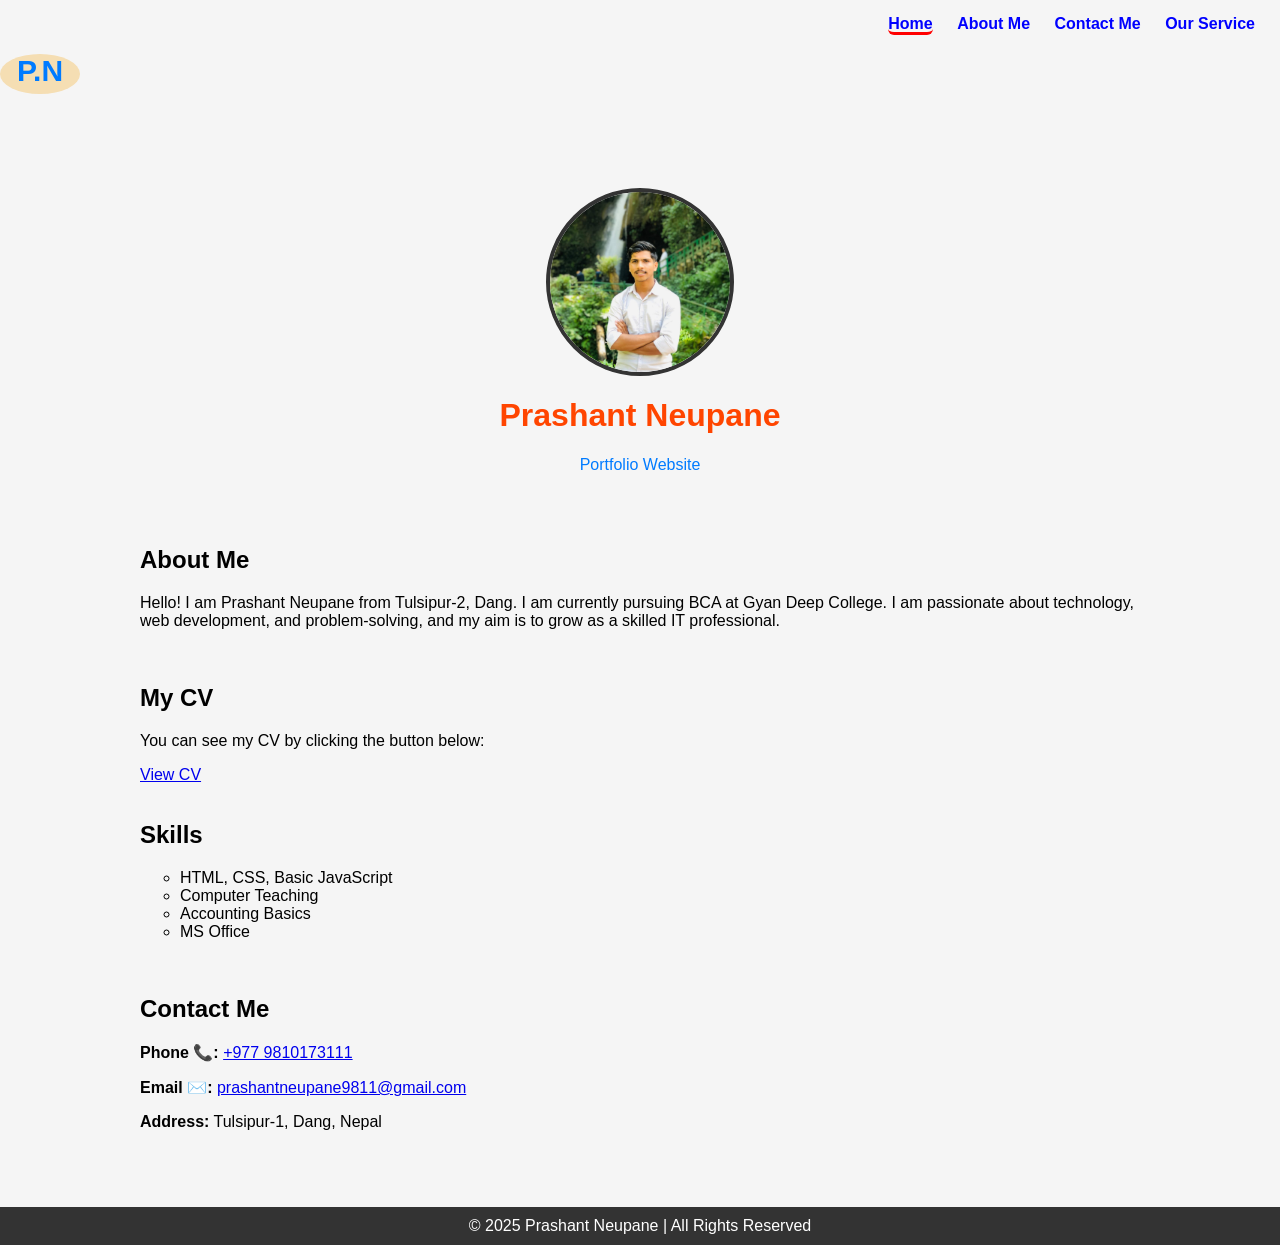
==== index.html @ ddacb440 "first commit" ====
<!DOCTYPE html>
<html lang="en">

<head>
    <meta charset="UTF-8">
    <meta name="viewport" content="width=device-width, initial-scale=1.0">
    <title>Prashant Neupane -Web Designer </title>
    <link rel="icon" type="image" href="photo.jpg">
    <link rel="stylesheet" href="style.css">
</head>
<header>
    <a href="index.html" class="active" target="_blank">Home</a>
    <a href="about.html" target="_blank">About Me</a>
    <a href="contact.html" target="_blank"> Contact Me</a>
    <a href="services.html" target="_blank"> Our Service</a>
</header>
<br>
<br>
<br>
<section class="shortname">
    P.N
</section>
<br>
<br>
<br>

<body>
    <div class="container">
        <!-- PHOTO SECTION -->
        <img src="photo.jpg" alt="Profile Photo" class="profile-img">
        <div class="name-box">
            <h1>Prashant Neupane</h1>
            <p>Portfolio Website</p>
        </div>
        <br>
        <section id="about">
            <br>
            <h2>About Me</h2>
            <div class="AboutMe">
                <p>Hello! I am Prashant Neupane from Tulsipur-2, Dang. I am currently pursuing BCA at Gyan Deep College.
                    I am passionate about technology, web development, and problem-solving, and my aim is to grow as a
                    skilled IT professional.</p>
            </div>
        </section>
        <br>
        <div>
            <h2>My CV</h2>
            <p>You can see my CV by clicking the button below:</p>
            <a href="https://app.sajilocv.com/cv/bbc14405-0ae0-485f-9749-2809756d542a" target="_blank">View CV</a>
        </div>
        <br>
        <h2>Skills</h2>
        <ul style="list-style-type: circle;">
            <li>HTML, CSS, Basic JavaScript</li>
            <li>Computer Teaching</li>
            <li>Accounting Basics</li>
            <li>MS Office</li>
        </ul>
        <br>
        <section id="contact">
            <h2>Contact Me</h2>
            <div class="contact">
                <p><strong>Phone 📞:</strong> <a href="tel:+9779810173111">+977 9810173111</a></p>
                <p><strong>Email ✉️:</strong> <a href="mailto:prashantneupane9811@gmail.com">prashantneupane9811@gmail.com</a></p>
                <p><strong>Address:</strong> Tulsipur-1, Dang, Nepal</p>
            </div>
        </section>
    </div>
    <footer>
        © 2025 Prashant Neupane | All Rights Reserved
    </footer>
</body>

</html>
---- style.css ----
/* For index */
 body {
            font-family: Arial, sans-serif;
            margin: 0;
            padding: 0;
            background: #f5f5f5;
          
        }
        header{
            padding:15px;
            text-align:right;
            position:fixed;
            top:0;
            left:0;
            right:0;
        }
        
       header a:hover{
    color: green;
    font-size: 20px;
}
        header a{
            color:blue;
            margin:0 10px;
            text-decoration:none;
            font-weight:bold;
        }
       

         a.active {
  border-bottom: 3px solid red;
  border-radius: 6px;
}
    
        .container {
 margin: auto;
     max-width: 1000px;
    padding: 40px;
    border-radius: 10px;
   
}
        .name-box {
            text-align: center;
            margin-top: 10px;
        }
        .name-box h1{
            color: orangered;
        }
        .name-box p{
            color: #007BFF;
        }
        .profile-img {
            width: 180px;
            height: 180px;
            border-radius: 50%;
            object-fit: cover;
            display: block;
            margin: auto;
            border: 4px solid #333;
        }
        footer {
            text-align: center;
            margin-top: 20px;
            padding: 10px;
            background: #333;
            color: white
        }
        .shortname{
            color: #007bff;
           font-size: 30px;
           font-weight: bold;
          background-color: wheat;
           width: 80px;
            height: 40px;
            border-radius: 50%;
             text-align: center;
             
        } 

/* For Contact */
        .header h2{
            font-size: 36px;
            font-weight: bold;
            color: #1e40af;
            
        }
        .header p{
            font-size: 16px;
            color: #555;
            max-width: 600px;
            margin: 0 auto;
           
        }
         .header{
            width: 100%;
           text-align: center;
           padding: 30px 10px;
        }
   

/* CONTACT SECTION */
.contact-section {
    display: flex;
    justify-content: center;
    gap: 50px;
    padding: 50px;
    flex-wrap: wrap;
}
.contact-left h2 {
    margin-top: 0;
    margin-bottom: 20px;
}

/* LEFT CARD */
.contact-left {
    background: white;
    padding: 30px;
    border-radius: 15px;
    box-shadow: 0 5px 15px rgba(0, 0, 0, 0.15);
    display: flex;
    flex-direction: column;
    align-items: center;
    min-width: 300px;
}

/* EMAIL BOX */
.email {
    display: inline-flex;
    background: #fff;
    padding: 10px 15px;
    border-radius: 8px;
    box-shadow: 0 2px 6px red;
    gap: 15px;
    text-decoration: none;
    color: black;
    cursor: pointer;
    margin-bottom: 30px;
    width: 100%;
    transition: all 0.3s;
}

.email:hover {
    transform: translateY(-5px);
    box-shadow: 0 5px 10px red;
}

.fa-envelope {
    background-color: #5b6dfc;
    color: white;
    padding: 15px;
    border-radius: 12px;
    font-size: 20px;
}

/* SOCIAL ICONS */
.social {
    margin-top: 10px;
    display: flex;
    justify-content: center;
    align-items: center;
    position: relative;
    width: 100%;
}

.social a:nth-child(1) {
    position: absolute;
    left: 10px;
}

.social a:nth-child(2) {
    margin: auto;
}

.social a:nth-child(3) {
    position: absolute;
    right: 10px;
}

.social a i {
    font-size: 50px;
    transition: all 0.3s;
}

.fa-facebook {
    color:blue;
}

.fa-facebook:hover {
    transform: scale(1.2);
}

.fa-youtube {
    color: red;
    border-radius: 40%;
}

.fa-youtube:hover {
    transform: scale(1.2);
}

.fa-whatsapp {
    color: white;
    background-color: #25D366;
    border-radius: 10px;
}

.fa-whatsapp:hover {
    transform: scale(1.2);
}

/* RIGHT CARD FORM */
.contact-right {
    background: white;
    padding: 30px;
    border-radius: 15px;
    box-shadow: 0 5px 15px rgba(0, 0, 0, 0.15);
    min-width: 300px;
    flex: 1;
}

.contact-right h2 {
    margin-top: 0;
    margin-bottom: 20px;
}

.contact-right form input,
.contact-right form textarea {
    width: 100%;
    padding: 10px;
    margin-bottom: 15px;
    border-radius: 8px;
    border: 1px solid #ccc;
    font-size: 16px;
    box-sizing: border-box;
}

.contact-right form button {
    background-color: #5b6dfc;
    color: white;
    border: none;
    padding: 12px 20px;
    border-radius: 8px;
    font-size: 16px;
    cursor: pointer;
    transition: all 0.3s;
    width: 100%;
}

.contact-right form button:hover {
    background-color: #3d4db7;
}

/* RESPONSIVE FOR MOBILE */
@media (max-width: 768px) {
    .contact-section {
        flex-direction: column;
        align-items: center;
    }

    .social a:nth-child(1),
    .social a:nth-child(2),
    .social a:nth-child(3) {
        position: static;
        margin: 0 15px;
    }

    .social {
        justify-content: space-around;
    }
}

/* For About */

.about-container {

    margin: auto;

    padding: 40px;
    border-radius: 10px;
   
    text-align: center;
}

.about-container h1 {
    margin-bottom: 20px;
    color: #333;
}

.intro {
    margin-bottom: 30px;
    font-size: 16px;
    color: #555;
}

.about-grid {
    display: grid;
    grid-template-columns: repeat(auto-fit, minmax(300px, 3fr));
    gap: 20px;
}

.box {
    background: #fafafa;
    padding: 20px;
    border-radius: 30px;
    text-align: left;
    border-left: 4px solid #007BFF;
}

.box h3 {
    margin-bottom: 20px;
    color: #007BFF;
}

.box ul {
    padding-left: 18px;
}

.box ul li {
    margin-bottom: 6px;

}
/* For Service */

/* Section */
.services-section {
    padding: 80px 20px;
}

/* Header */
.headerservice {
    text-align: center;
    margin-bottom: 60px;
}

.headerservice h1 {
    font-size: 2.8rem;
    font-weight: 700;
    color: #111;
}

.headerservice p {
    font-size: 1.15rem;
    color: #555;
    max-width: 700px;
    margin: 15px auto 0;
}

/* Services */
.services-container {
    display: flex;
    justify-content: center;
    gap: 30px;
    flex-wrap: wrap;
}

/* Card */
.service-card {
    background: #fff;
    width: 320px;
    padding: 30px;
    border-radius: 8px;
    text-align: center;
    box-shadow: 0 4px 12px rgba(0,0,0,0.1);
}

.icon {
    font-size: 50px;
    margin-bottom: 18px;
}

.blue {
    color: #0275d8;
}

.green {
    color: #28a745;
}

.service-card h3 {
    font-size: 1.6rem;
    font-weight: 600;
    color: #333;
}

.service-card p {
    font-size: 1rem;
    color: #666;
    margin: 14px 0 22px;
}

/* Buttons */
.btn {
    display: inline-block;
    padding: 10px 24px;
    color: #fff;
    border-radius: 5px;
    text-decoration: none;
    font-weight: 600;
}

.blue-btn {
    background: #0275d8;
}

.green-btn {
    background: #28a745;
}

/* Why Section */
.why {
    margin: 60px auto 0;
    text-align: center;
    max-width: 900px;
}

.why h2 {
    font-size: 2rem;
    font-weight: 700;
    color: #222;
    margin-bottom: 20px;
}

.why p {
    font-size: 1rem;
    color: #444;
}

/* Features */
.features {
    margin-top: 40px;
    display: flex;
    justify-content: center;
    gap: 40px;
    flex-wrap: wrap;
    text-align: center;
}

.feature span {
    font-size: 36px;
    display: block;
}

.feature p {
    font-size: 1rem;
    color: #555;
    margin-top: 8px;
}

/* Responsive */
@media (max-width: 768px) {
    .service-card {
        width: 100%;
    }

    .header h1 {
        font-size: 2.2rem;
    }
}
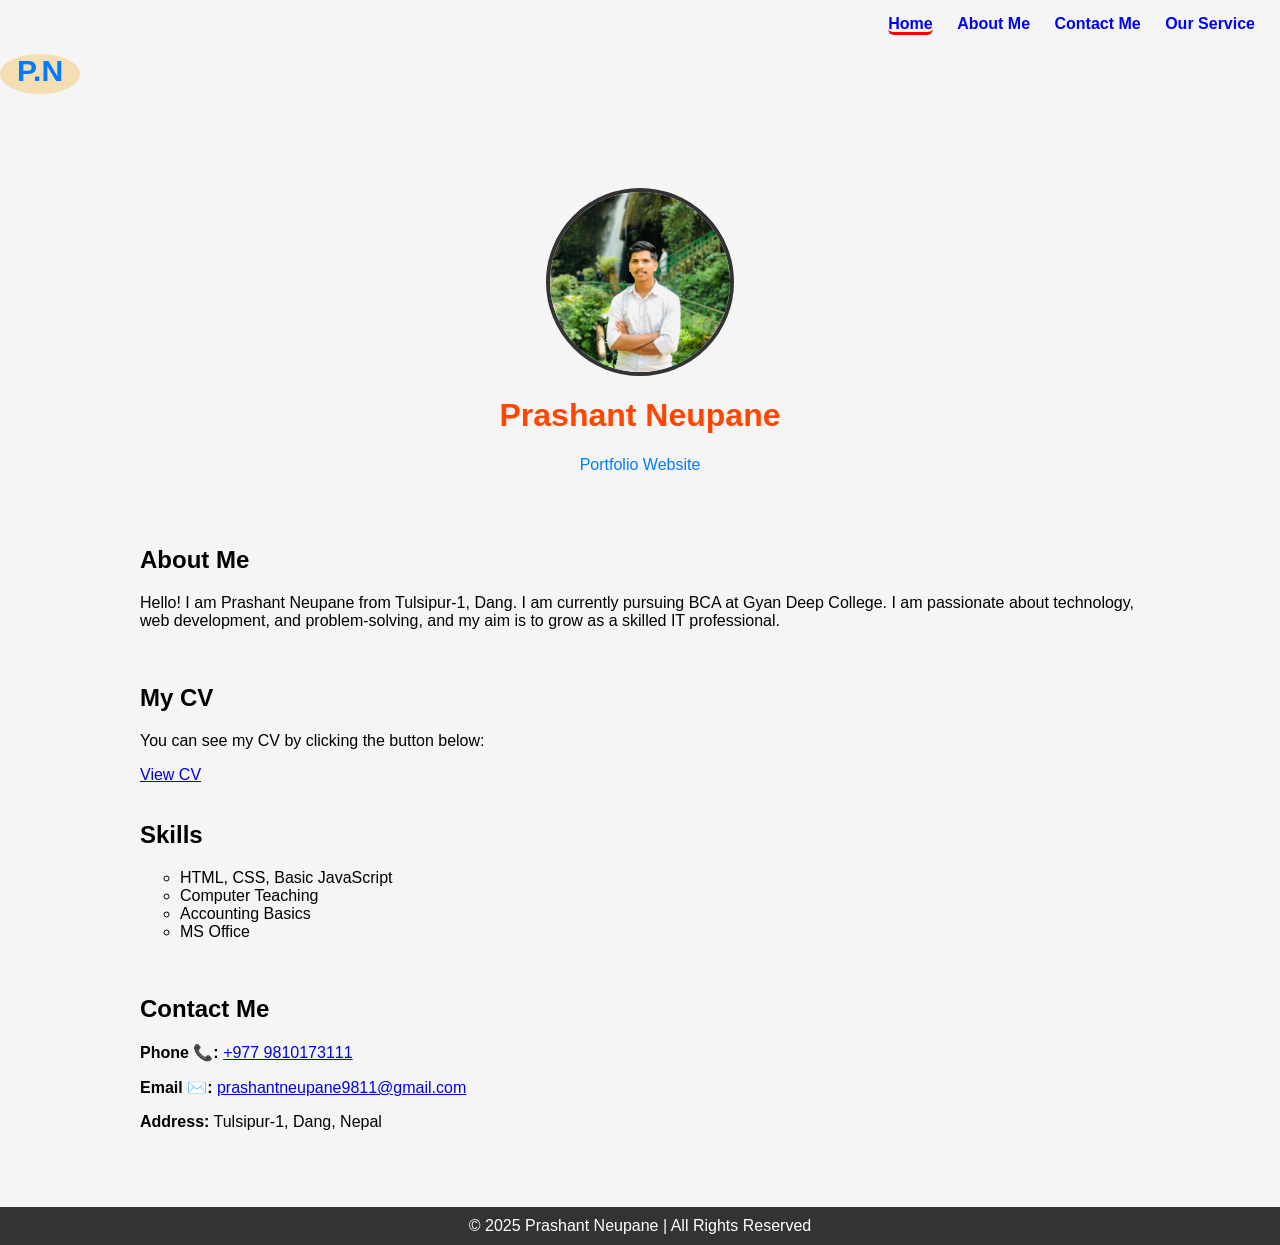
==== commit 6a2019ad: "Changed Tulsipur-2 to Tulsipur-1 in index.html" ====
--- a/index.html
+++ b/index.html
@@ -37,7 +37,7 @@
             <br>
             <h2>About Me</h2>
             <div class="AboutMe">
-                <p>Hello! I am Prashant Neupane from Tulsipur-2, Dang. I am currently pursuing BCA at Gyan Deep College.
+                <p>Hello! I am Prashant Neupane from Tulsipur-1, Dang. I am currently pursuing BCA at Gyan Deep College.
                     I am passionate about technology, web development, and problem-solving, and my aim is to grow as a
                     skilled IT professional.</p>
             </div>
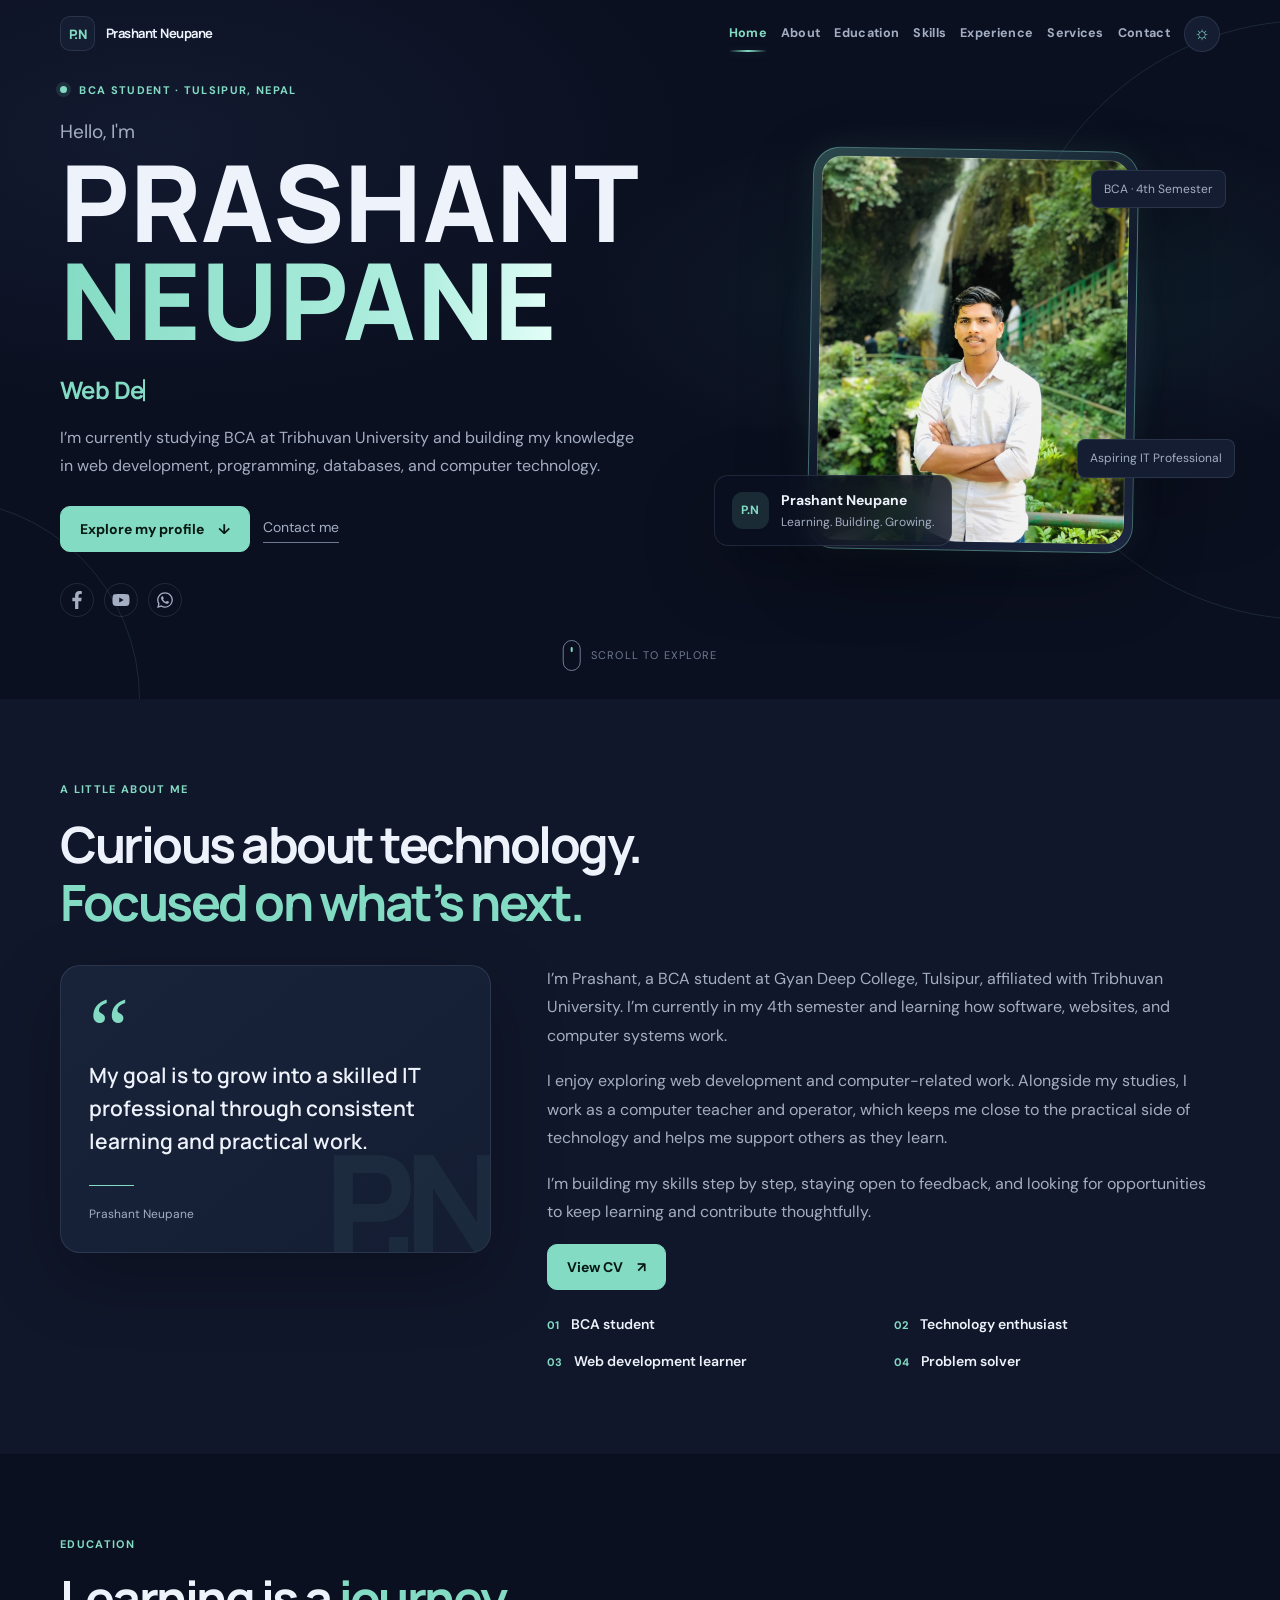
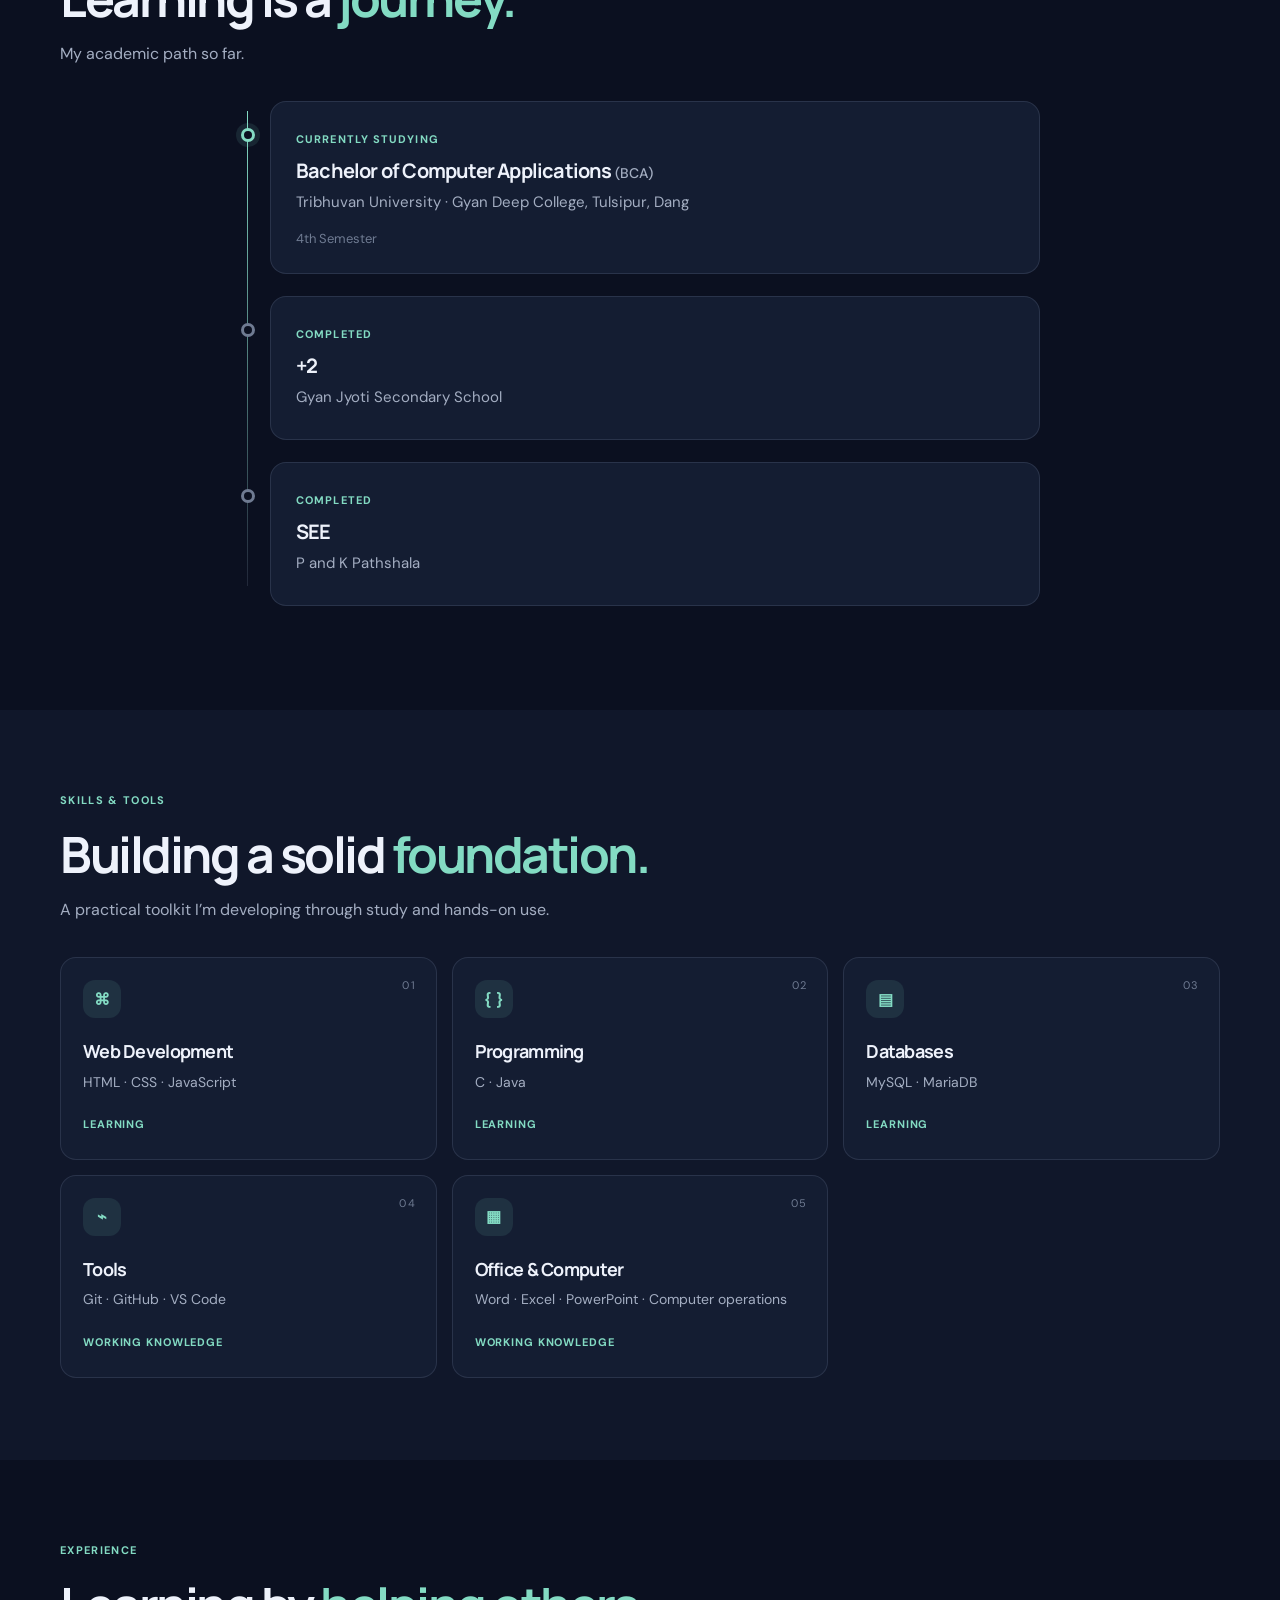
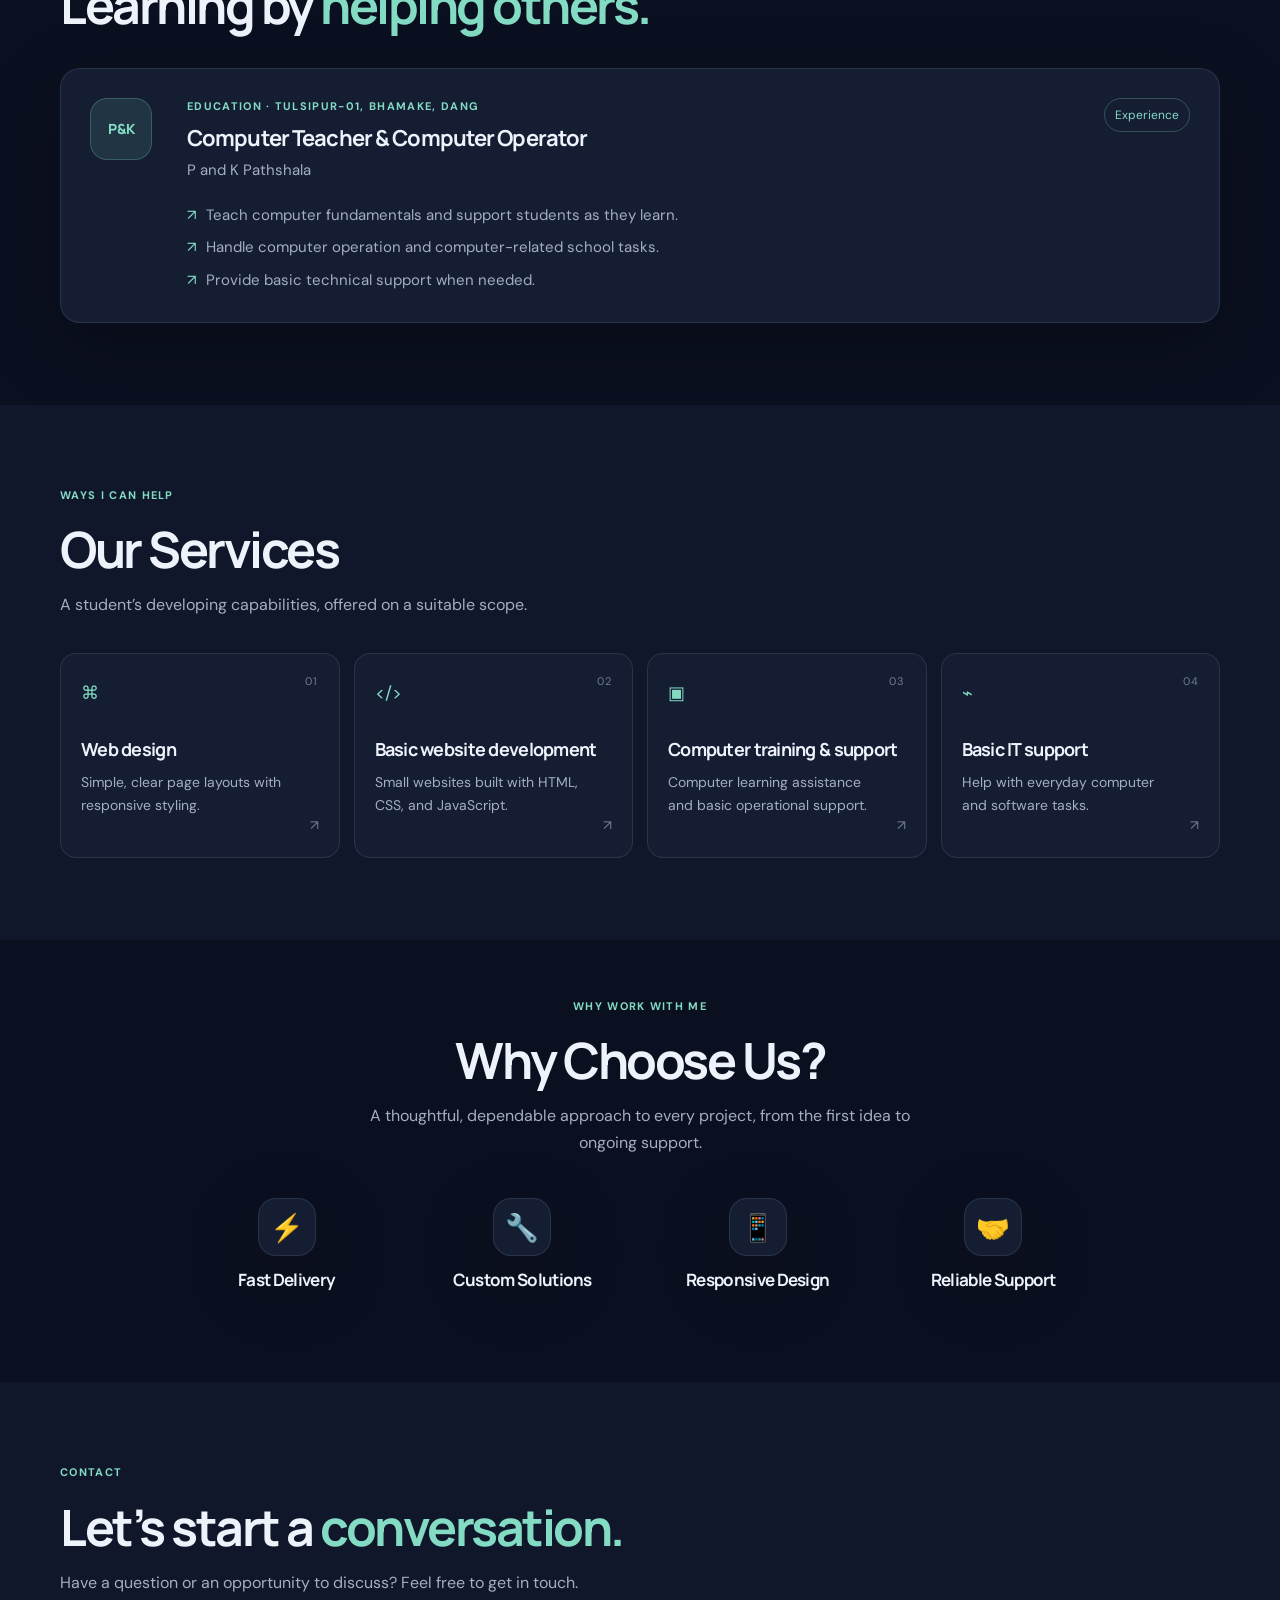
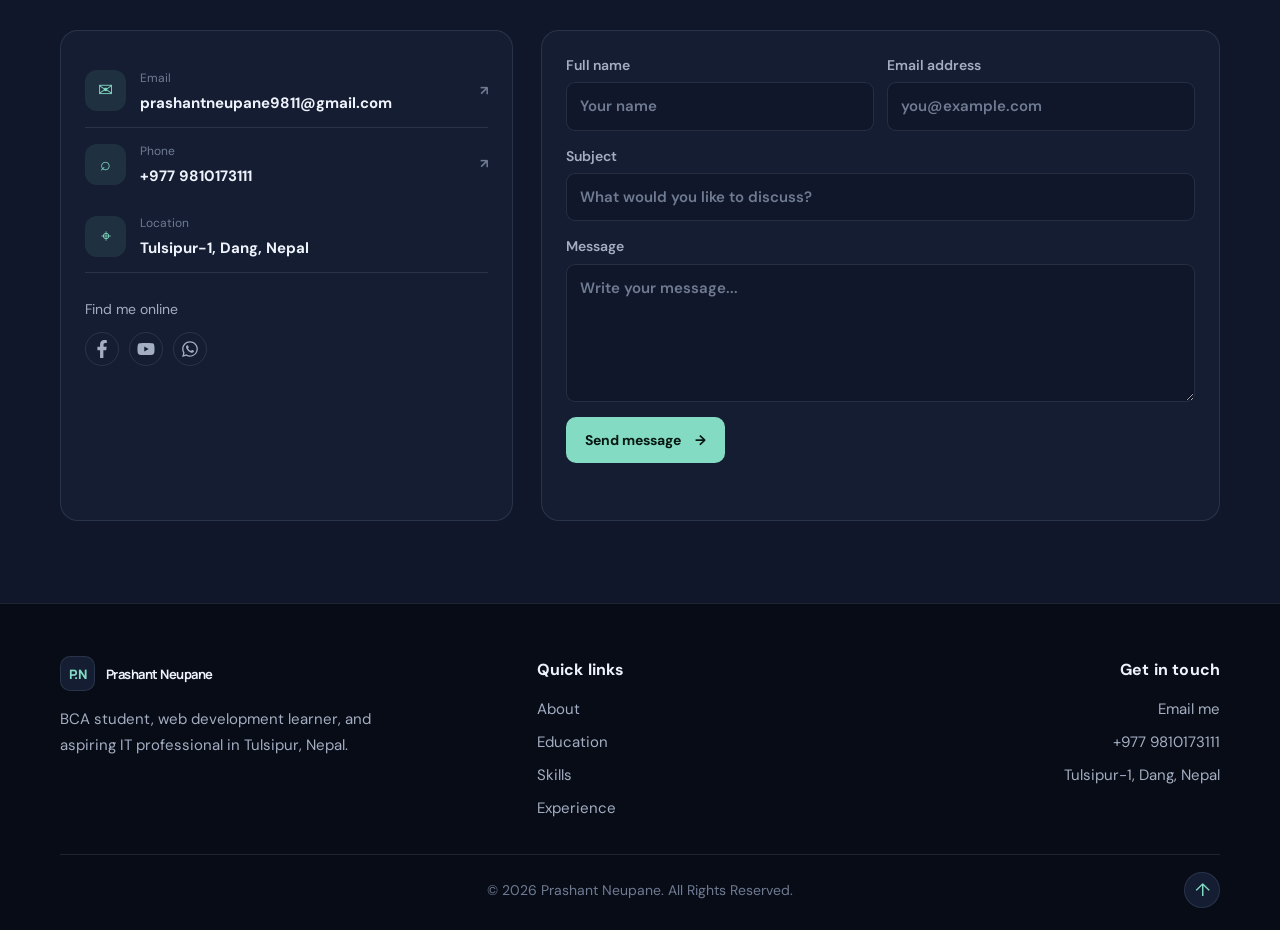
==== commit 1b974e01: "Update website" ====
--- a/index.html
+++ b/index.html
@@ -1,74 +1,141 @@
-<!DOCTYPE html>
-<html lang="en">
+<!doctype html>
+<html lang="en" data-theme="dark">
+<head>
+  <meta charset="utf-8">
+  <meta name="viewport" content="width=device-width, initial-scale=1">
+  <meta name="theme-color" content="#0b1020">
+  <meta name="description" content="Prashant Neupane is a BCA 4th semester student at Tribhuvan University, learning web development and preparing for a career in IT.">
+  <meta name="keywords" content="Prashant Neupane, BCA student, web development, Tulsipur, Nepal">
+  <meta property="og:type" content="website">
+  <meta property="og:title" content="Prashant Neupane | BCA Student &amp; Web Developer">
+  <meta property="og:description" content="BCA student, web development learner, and aspiring IT professional from Tulsipur, Nepal.">
+  <meta property="og:url" content="https://prashant16.com.np/">
+  <meta property="og:image" content="https://prashant16.com.np/photo.jpg">
+  <link rel="canonical" href="https://prashant16.com.np/">
+  <link rel="icon" href="photo.jpg" type="image/jpeg">
+  <link rel="stylesheet" href="style.css">
+  <title>Prashant Neupane | BCA Student &amp; Web Developer</title>
+  <script>try{const t=localStorage.getItem('pn-theme');if(t)document.documentElement.dataset.theme=t}catch(e){}</script>
+</head>
+<body>
+  <a class="skip-link" href="#main">Skip to content</a>
+  <div class="scroll-progress" aria-hidden="true"></div>
+  <header class="site-header" id="top">
+    <nav class="nav wrap" aria-label="Main navigation">
+      <a class="brand" href="#home" aria-label="Prashant Neupane, home"><span class="brand-mark">P.N</span><span class="brand-name">Prashant Neupane</span></a>
+      <button class="menu-toggle" aria-expanded="false" aria-controls="nav-links" aria-label="Open navigation"><span></span><span></span></button>
+      <div class="nav-links" id="nav-links">
+        <a href="#home">Home</a><a href="#about">About</a><a href="#education">Education</a><a href="#skills">Skills</a><a href="#experience">Experience</a><a href="#services">Services</a><a href="#contact">Contact</a>
+        <button class="theme-toggle" type="button" aria-label="Switch to light theme"><span class="theme-icon" aria-hidden="true">☼</span></button>
+      </div>
+    </nav>
+  </header>
+  <main id="main">
+    <section class="hero section" id="home">
+      <div class="hero-orb orb-one" aria-hidden="true"></div><div class="hero-orb orb-two" aria-hidden="true"></div>
+      <div class="wrap hero-grid">
+        <div class="hero-copy" data-reveal>
+          <p class="eyebrow"><span class="status-dot"></span> BCA student · Tulsipur, Nepal</p>
+          <p class="hello">Hello, I'm</p>
+          <h1>PRASHANT<br><span>NEUPANE</span></h1>
+          <p class="hero-role"><span class="typing-wrap" aria-hidden="true"><span class="typing-sizer">Aspiring IT Professional</span><span class="typing-title">BCA Student</span><span class="typing-cursor"></span></span><span class="hero-role-static">BCA Student · Web Developer · Computer Enthusiast · Aspiring IT Professional</span><span class="sr-only">BCA Student, Web Developer, Computer Enthusiast, Aspiring IT Professional</span></p>
+          <p class="hero-text">I’m currently studying BCA at Tribhuvan University and building my knowledge in web development, programming, databases, and computer technology.</p>
+          <div class="hero-actions"><a class="button" href="#about">Explore my profile <span aria-hidden="true">↓</span></a><a class="text-link" href="#contact">Contact me</a></div>
+          <div class="social-row" aria-label="Social profiles">
+            <a href="https://www.facebook.com/prashant.neupane.11" target="_blank" rel="noopener" aria-label="Facebook"><svg viewBox="0 0 320 512" aria-hidden="true" focusable="false"><path d="M279.14 288l14.22-92.66h-88.91v-60.13c0-25.35 12.42-50.06 52.24-50.06H297V6.26S260.43 0 225.36 0C152.77 0 105.07 44.38 105.07 124.72v70.62H28.89V288h76.18v224h94.2V288z"/></svg></a><a href="https://www.youtube.com/@PrashantNeupane-ri1dc" target="_blank" rel="noopener" aria-label="YouTube"><svg viewBox="0 0 576 512" aria-hidden="true" focusable="false"><path d="M549.655 124.083c-6.281-23.65-24.813-42.182-48.463-48.463C458.423 64 288 64 288 64S117.577 64 74.808 75.62c-23.65 6.281-42.182 24.813-48.463 48.463C14.725 166.852 14.725 256 14.725 256s0 89.148 11.62 131.917c6.281 23.65 24.813 42.182 48.463 48.463C117.577 448 288 448 288 448s170.423 0 213.192-11.62c23.65-6.281 42.182-24.813 48.463-48.463C561.275 345.148 561.275 256 561.275 256s0-89.148-11.62-131.917zM232 336V176l142 80-142 80z"/></svg></a><a href="https://wa.me/9779810173111" target="_blank" rel="noopener" aria-label="WhatsApp"><svg viewBox="0 0 448 512" aria-hidden="true" focusable="false"><path d="M380.9 97.1C339 55 283.2 32 224 32 100.3 32 0 132.3 0 256c0 39.3 10.2 77.7 29.6 111.4L0 480l115.9-30.4c32.1 17.5 68.3 26.7 108.1 26.7h.1c123.7 0 224-100.3 224-224 0-59.2-23-115-67.2-155.2zM224 438.7c-33.8 0-66.9-9.1-95.8-26.2l-6.9-4.1-68.8 18 18.4-67.1-4.5-7.1C48.2 322.5 38 289.7 38 256 38 153.3 121.3 70 224.1 70c49.8 0 96.6 19.4 131.8 54.6 35.2 35.2 54.6 82 54.6 131.8-.1 102.8-83.4 186.3-186.5 186.3zm101.2-138.2c-5.5-2.7-32.8-16.2-37.9-18-5.1-1.9-8.8-2.7-12.4 2.7-3.7 5.5-14.3 18-17.5 21.8-3.2 3.7-6.4 4.1-11.9 1.4-32.4-16.2-53.6-28.9-75-65.5-5.7-9.8 5.7-9.1 16.2-30.3 1.8-3.7.9-6.9-.5-9.6-1.4-2.7-12.4-29.9-17.1-40.9-4.5-10.8-9.1-9.3-12.4-9.5-3.2-.2-6.9-.2-10.6-.2s-9.6 1.4-14.7 6.9c-5.1 5.5-19.3 18.9-19.3 46.1s19.8 53.5 22.5 57.2c2.7 3.7 38.9 59.4 94.3 83.3 35 15.1 48.7 16.4 66.2 13.8 10.6-1.6 32.8-13.4 37.4-26.2 4.6-12.9 4.6-23.9 3.2-26.2-1.4-2.2-5.1-3.6-10.6-6.3z"/></svg></a>
+          </div>
+        </div>
+        <div class="hero-visual" data-reveal>
+          <div class="image-halo"></div><div class="image-frame"><img src="photo.jpg" alt="Portrait of Prashant Neupane" fetchpriority="high"></div>
+          <div class="image-caption"><span class="caption-mark">P.N</span><span><strong>Prashant Neupane</strong><small>Learning. Building. Growing.</small></span></div>
+          <span class="visual-tag tag-top">BCA · 4th Semester</span><span class="visual-tag tag-bottom">Aspiring IT Professional</span>
+        </div>
+      </div>
+      <a class="scroll-cue" href="#about"><span></span> Scroll to explore</a>
+    </section>
 
-<head>
-    <meta charset="UTF-8">
-    <meta name="viewport" content="width=device-width, initial-scale=1.0">
-    <title>Prashant Neupane -Web Designer </title>
-    <link rel="icon" type="image" href="photo.jpg">
-    <link rel="stylesheet" href="style.css">
-</head>
-<header>
-    <a href="index.html" class="active" target="_blank">Home</a>
-    <a href="about.html" target="_blank">About Me</a>
-    <a href="contact.html" target="_blank"> Contact Me</a>
-    <a href="services.html" target="_blank"> Our Service</a>
-</header>
-<br>
-<br>
-<br>
-<section class="shortname">
-    P.N
-</section>
-<br>
-<br>
-<br>
+    <section class="section section-soft" id="about">
+      <div class="wrap">
+        <div class="section-heading" data-reveal><p class="eyebrow">A little about me</p><h2>Curious about technology.<br><span>Focused on what’s next.</span></h2></div>
+        <div class="about-layout">
+          <div class="about-note" data-reveal><span class="quote-mark">“</span><p>My goal is to grow into a skilled IT professional through consistent learning and practical work.</p><div class="note-line"></div><small>Prashant Neupane</small></div>
+          <div class="about-copy" data-reveal><p>I’m Prashant, a BCA student at Gyan Deep College, Tulsipur, affiliated with Tribhuvan University. I’m currently in my 4th semester and learning how software, websites, and computer systems work.</p><p>I enjoy exploring web development and computer-related work. Alongside my studies, I work as a computer teacher and operator, which keeps me close to the practical side of technology and helps me support others as they learn.</p><p>I’m building my skills step by step, staying open to feedback, and looking for opportunities to keep learning and contribute thoughtfully.</p>
+            <div class="about-actions"><a class="button" href="https://drive.google.com/file/d/1O9UhxDYOSED7GfV6mluuFE_zEKSBO2ME/view?usp=sharing" target="_blank" rel="noopener">View CV <span aria-hidden="true">↗</span></a></div>
+            <div class="highlight-list"><span><b>01</b> BCA student</span><span><b>02</b> Technology enthusiast</span><span><b>03</b> Web development learner</span><span><b>04</b> Problem solver</span></div>
+          </div>
+        </div>
+      </div>
+    </section>
 
-<body>
-    <div class="container">
-        <!-- PHOTO SECTION -->
-        <img src="photo.jpg" alt="Profile Photo" class="profile-img">
-        <div class="name-box">
-            <h1>Prashant Neupane</h1>
-            <p>Portfolio Website</p>
+    <section class="section" id="education">
+      <div class="wrap"><div class="section-heading" data-reveal><p class="eyebrow">Education</p><h2>Learning is a <span>journey.</span></h2><p class="section-lead">My academic path so far.</p></div>
+        <div class="timeline">
+          <article class="timeline-item current" data-reveal><span class="timeline-dot"></span><div class="timeline-card"><span class="timeline-state">Currently studying</span><h3>Bachelor of Computer Applications <small>(BCA)</small></h3><p>Tribhuvan University · Gyan Deep College, Tulsipur, Dang</p><span class="timeline-meta">4th Semester</span></div></article>
+          <article class="timeline-item" data-reveal><span class="timeline-dot"></span><div class="timeline-card"><span class="timeline-state">Completed</span><h3>+2</h3><p>Gyan Jyoti Secondary School</p></div></article>
+          <article class="timeline-item" data-reveal><span class="timeline-dot"></span><div class="timeline-card"><span class="timeline-state">Completed</span><h3>SEE</h3><p>P and K Pathshala</p></div></article>
         </div>
-        <br>
-        <section id="about">
-            <br>
-            <h2>About Me</h2>
-            <div class="AboutMe">
-                <p>Hello! I am Prashant Neupane from Tulsipur-1, Dang. I am currently pursuing BCA at Gyan Deep College.
-                    I am passionate about technology, web development, and problem-solving, and my aim is to grow as a
-                    skilled IT professional.</p>
-            </div>
-        </section>
-        <br>
-        <div>
-            <h2>My CV</h2>
-            <p>You can see my CV by clicking the button below:</p>
-            <a href="https://app.sajilocv.com/cv/bbc14405-0ae0-485f-9749-2809756d542a" target="_blank">View CV</a>
+      </div>
+    </section>
+
+    <section class="section section-soft" id="skills">
+      <div class="wrap"><div class="section-heading" data-reveal><p class="eyebrow">Skills &amp; tools</p><h2>Building a solid <span>foundation.</span></h2><p class="section-lead">A practical toolkit I’m developing through study and hands-on use.</p></div>
+        <div class="skill-grid">
+          <article class="skill-card" data-reveal><span class="skill-index">01</span><div class="skill-icon">⌘</div><h3>Web Development</h3><p>HTML · CSS · JavaScript</p><span class="skill-level">Learning</span></article>
+          <article class="skill-card" data-reveal><span class="skill-index">02</span><div class="skill-icon">{ }</div><h3>Programming</h3><p>C · Java</p><span class="skill-level">Learning</span></article>
+          <article class="skill-card" data-reveal><span class="skill-index">03</span><div class="skill-icon">▤</div><h3>Databases</h3><p>MySQL · MariaDB</p><span class="skill-level">Learning</span></article>
+          <article class="skill-card" data-reveal><span class="skill-index">04</span><div class="skill-icon">⌁</div><h3>Tools</h3><p>Git · GitHub · VS Code</p><span class="skill-level">Working knowledge</span></article>
+          <article class="skill-card" data-reveal><span class="skill-index">05</span><div class="skill-icon">▦</div><h3>Office &amp; Computer</h3><p>Word · Excel · PowerPoint · Computer operations</p><span class="skill-level">Working knowledge</span></article>
         </div>
-        <br>
-        <h2>Skills</h2>
-        <ul style="list-style-type: circle;">
-            <li>HTML, CSS, Basic JavaScript</li>
-            <li>Computer Teaching</li>
-            <li>Accounting Basics</li>
-            <li>MS Office</li>
-        </ul>
-        <br>
-        <section id="contact">
-            <h2>Contact Me</h2>
-            <div class="contact">
-                <p><strong>Phone 📞:</strong> <a href="tel:+9779810173111">+977 9810173111</a></p>
-                <p><strong>Email ✉️:</strong> <a href="mailto:prashantneupane9811@gmail.com">prashantneupane9811@gmail.com</a></p>
-                <p><strong>Address:</strong> Tulsipur-1, Dang, Nepal</p>
-            </div>
-        </section>
-    </div>
-    <footer>
-        © 2025 Prashant Neupane | All Rights Reserved
-    </footer>
+      </div>
+    </section>
+
+    <section class="section" id="experience">
+      <div class="wrap"><div class="section-heading" data-reveal><p class="eyebrow">Experience</p><h2>Learning by <span>helping others.</span></h2></div>
+        <article class="experience-card" data-reveal><div class="experience-mark">P&amp;K</div><div class="experience-main"><p class="eyebrow">Education · Tulsipur-01, Bhamake, Dang</p><h3>Computer Teacher &amp; Computer Operator</h3><p class="experience-org">P and K Pathshala</p><ul><li>Teach computer fundamentals and support students as they learn.</li><li>Handle computer operation and computer-related school tasks.</li><li>Provide basic technical support when needed.</li></ul></div><span class="experience-current">Experience</span></article>
+      </div>
+    </section>
+
+    <section class="section section-soft" id="services">
+      <div class="wrap"><div class="section-heading" data-reveal><p class="eyebrow">Ways I can help</p><h2>Our Services</h2><p class="section-lead">A student’s developing capabilities, offered on a suitable scope.</p></div>
+        <div class="service-grid">
+          <article class="service-card" data-reveal><span class="service-number">01</span><div class="service-icon">⌘</div><h3>Web design</h3><p>Simple, clear page layouts with responsive styling.</p><span class="service-arrow" aria-hidden="true">↗</span></article>
+          <article class="service-card" data-reveal><span class="service-number">02</span><div class="service-icon">&lt;/&gt;</div><h3>Basic website development</h3><p>Small websites built with HTML, CSS, and JavaScript.</p><span class="service-arrow" aria-hidden="true">↗</span></article>
+          <article class="service-card" data-reveal><span class="service-number">03</span><div class="service-icon">▣</div><h3>Computer training &amp; support</h3><p>Computer learning assistance and basic operational support.</p><span class="service-arrow" aria-hidden="true">↗</span></article>
+          <article class="service-card" data-reveal><span class="service-number">04</span><div class="service-icon">⌁</div><h3>Basic IT support</h3><p>Help with everyday computer and software tasks.</p><span class="service-arrow" aria-hidden="true">↗</span></article>
+        </div>
+      </div>
+    </section>
+
+    <section class="section why-choose-section" id="why-choose-us">
+      <div class="wrap">
+        <div class="section-heading why-choose-heading" data-reveal>
+          <p class="eyebrow">Why work with me</p><h2>Why Choose Us?</h2>
+          <p class="section-lead">A thoughtful, dependable approach to every project, from the first idea to ongoing support.</p>
+        </div>
+        <div class="why-choose-features">
+          <article class="why-choose-feature" data-reveal><span class="why-choose-icon" aria-hidden="true">⚡</span><h3>Fast Delivery</h3></article>
+          <article class="why-choose-feature" data-reveal><span class="why-choose-icon" aria-hidden="true">🔧</span><h3>Custom Solutions</h3></article>
+          <article class="why-choose-feature" data-reveal><span class="why-choose-icon" aria-hidden="true">📱</span><h3>Responsive Design</h3></article>
+          <article class="why-choose-feature" data-reveal><span class="why-choose-icon" aria-hidden="true">🤝</span><h3>Reliable Support</h3></article>
+        </div>
+      </div>
+    </section>
+
+    <section class="section section-soft contact-section" id="contact">
+      <div class="wrap"><div class="section-heading" data-reveal><p class="eyebrow">Contact</p><h2>Let’s start a <span>conversation.</span></h2><p class="section-lead">Have a question or an opportunity to discuss? Feel free to get in touch.</p></div>
+        <div class="contact-layout">
+          <div class="contact-details" data-reveal><a class="contact-item" href="mailto:prashantneupane9811@gmail.com"><span class="contact-icon">✉</span><span><small>Email</small><strong>prashantneupane9811@gmail.com</strong></span><b aria-hidden="true">↗</b></a><a class="contact-item" href="tel:+9779810173111"><span class="contact-icon">⌕</span><span><small>Phone</small><strong>+977 9810173111</strong></span><b aria-hidden="true">↗</b></a><div class="contact-item"><span class="contact-icon">⌖</span><span><small>Location</small><strong>Tulsipur-1, Dang, Nepal</strong></span></div><div class="contact-social"><p>Find me online</p><div class="social-row"><a href="https://www.facebook.com/prashant.neupane.11" target="_blank" rel="noopener" aria-label="Facebook"><svg viewBox="0 0 320 512" aria-hidden="true" focusable="false"><path d="M279.14 288l14.22-92.66h-88.91v-60.13c0-25.35 12.42-50.06 52.24-50.06H297V6.26S260.43 0 225.36 0C152.77 0 105.07 44.38 105.07 124.72v70.62H28.89V288h76.18v224h94.2V288z"/></svg></a><a href="https://www.youtube.com/@PrashantNeupane-ri1dc" target="_blank" rel="noopener" aria-label="YouTube"><svg viewBox="0 0 576 512" aria-hidden="true" focusable="false"><path d="M549.655 124.083c-6.281-23.65-24.813-42.182-48.463-48.463C458.423 64 288 64 288 64S117.577 64 74.808 75.62c-23.65 6.281-42.182 24.813-48.463 48.463C14.725 166.852 14.725 256 14.725 256s0 89.148 11.62 131.917c6.281 23.65 24.813 42.182 48.463 48.463C117.577 448 288 448 288 448s170.423 0 213.192-11.62c23.65-6.281 42.182-24.813 48.463-48.463C561.275 345.148 561.275 256 561.275 256s0-89.148-11.62-131.917zM232 336V176l142 80-142 80z"/></svg></a><a href="https://wa.me/9779810173111" target="_blank" rel="noopener" aria-label="WhatsApp"><svg viewBox="0 0 448 512" aria-hidden="true" focusable="false"><path d="M380.9 97.1C339 55 283.2 32 224 32 100.3 32 0 132.3 0 256c0 39.3 10.2 77.7 29.6 111.4L0 480l115.9-30.4c32.1 17.5 68.3 26.7 108.1 26.7h.1c123.7 0 224-100.3 224-224 0-59.2-23-115-67.2-155.2zM224 438.7c-33.8 0-66.9-9.1-95.8-26.2l-6.9-4.1-68.8 18 18.4-67.1-4.5-7.1C48.2 322.5 38 289.7 38 256 38 153.3 121.3 70 224.1 70c49.8 0 96.6 19.4 131.8 54.6 35.2 35.2 54.6 82 54.6 131.8-.1 102.8-83.4 186.3-186.5 186.3zm101.2-138.2c-5.5-2.7-32.8-16.2-37.9-18-5.1-1.9-8.8-2.7-12.4 2.7-3.7 5.5-14.3 18-17.5 21.8-3.2 3.7-6.4 4.1-11.9 1.4-32.4-16.2-53.6-28.9-75-65.5-5.7-9.8 5.7-9.1 16.2-30.3 1.8-3.7.9-6.9-.5-9.6-1.4-2.7-12.4-29.9-17.1-40.9-4.5-10.8-9.1-9.3-12.4-9.5-3.2-.2-6.9-.2-10.6-.2s-9.6 1.4-14.7 6.9c-5.1 5.5-19.3 18.9-19.3 46.1s19.8 53.5 22.5 57.2c2.7 3.7 38.9 59.4 94.3 83.3 35 15.1 48.7 16.4 66.2 13.8 10.6-1.6 32.8-13.4 37.4-26.2 4.6-12.9 4.6-23.9 3.2-26.2-1.4-2.2-5.1-3.6-10.6-6.3z"/></svg></a></div></div></div>
+          <form class="contact-form" action="https://api.web3forms.com/submit" method="POST" data-reveal>
+            <input type="hidden" name="access_key" value="af3135d7-d56e-4021-8609-8800ea6f6563"><input type="hidden" name="subject" value="Portfolio message for Prashant Neupane"><input type="checkbox" name="botcheck" class="hidden-field" tabindex="-1" autocomplete="off">
+            <div class="form-row"><label>Full name<input type="text" name="name" autocomplete="name" placeholder="Your name" required></label><label>Email address<input type="email" name="email" autocomplete="email" placeholder="you@example.com" required></label></div>
+            <label>Subject<input type="text" name="user_subject" placeholder="What would you like to discuss?" required></label><label>Message<textarea name="message" rows="5" placeholder="Write your message..." required></textarea></label>
+            <button class="button" type="submit">Send message <span aria-hidden="true">→</span></button><p class="form-status" role="status" aria-live="polite"></p>
+          </form>
+        </div>
+      </div>
+    </section>
+  </main>
+  <footer class="site-footer"><div class="wrap"><div class="footer-top"><div class="footer-brand"><a href="https://prashant16.com.np/" class="brand"><span class="brand-mark">P.N</span><span class="brand-name">Prashant Neupane</span></a><p>BCA student, web development learner, and aspiring IT professional in Tulsipur, Nepal.</p></div><div class="footer-links footer-quick-links"><h2>Quick links</h2><a href="#about">About</a><a href="#education">Education</a><a href="#skills">Skills</a><a href="#experience">Experience</a></div><div class="footer-links footer-contact-links"><h2>Get in touch</h2><a href="mailto:prashantneupane9811@gmail.com">Email me</a><a href="tel:+9779810173111">+977 9810173111</a><span>Tulsipur-1, Dang, Nepal</span></div></div><div class="footer-bottom"><span class="footer-legal">© 2026 Prashant Neupane. All Rights Reserved.</span><a class="footer-back-top-icon" href="#home" aria-label="Return to top">↑</a></div></div></footer>
+  <script src="script.js" defer></script>
 </body>
-
-</html>+</html>
--- a/style.css
+++ b/style.css
@@ -1,459 +1,150 @@
-/* For index */
- body {
-            font-family: Arial, sans-serif;
-            margin: 0;
-            padding: 0;
-            background: #f5f5f5;
-          
-        }
-        header{
-            padding:15px;
-            text-align:right;
-            position:fixed;
-            top:0;
-            left:0;
-            right:0;
-        }
-        
-       header a:hover{
-    color: green;
-    font-size: 20px;
+@import url('https://fonts.googleapis.com/css2?family=DM+Sans:wght@400;500;600;700&family=Manrope:wght@400;500;600;700;800&display=swap');
+:root{color-scheme:dark;--bg:#0b1020;--bg-soft:#10172a;--surface:#141d32;--surface-2:#18233a;--text:#eef2fb;--muted:#a4aec2;--faint:#6f7b92;--accent:#83dbc3;--accent-strong:#50c8a8;--line:rgba(183,199,226,.13);--shadow:0 24px 70px rgba(0,0,0,.26);--header:rgba(11,16,32,.78);--max:1160px;--radius:20px;scroll-behavior:smooth;scroll-padding-top:92px}
+html[data-theme=light]{color-scheme:light;--bg:#f5f7fb;--bg-soft:#edf1f7;--surface:#fff;--surface-2:#f7f9fc;--text:#172138;--muted:#57647b;--faint:#7c8799;--accent:#087e68;--accent-strong:#086d5b;--line:rgba(34,53,83,.13);--shadow:0 22px 55px rgba(31,47,76,.1);--header:rgba(245,247,251,.84)}
+*{box-sizing:border-box}body{margin:0;background:var(--bg);color:var(--text);font-family:'DM Sans',sans-serif;font-size:16px;line-height:1.7;overflow-x:hidden;transition:background .3s,color .3s}h1,h2,h3,p{margin-top:0}h1,h2,h3,.brand-name{font-family:Manrope,sans-serif;letter-spacing:-.04em}a{color:inherit;text-decoration:none}button,input,textarea{font:inherit}button,a{-webkit-tap-highlight-color:transparent}a:focus-visible,button:focus-visible,input:focus-visible,textarea:focus-visible{outline:3px solid var(--accent);outline-offset:4px}.wrap{width:min(var(--max),calc(100% - 48px));margin-inline:auto}.section{position:relative;padding:112px 0}.section-soft{background:var(--bg-soft)}.skip-link{position:fixed;top:-80px;left:16px;z-index:1000;padding:10px 16px;background:var(--accent);color:#071410;border-radius:8px}.skip-link:focus{top:12px}.scroll-progress{height:2px;position:fixed;z-index:1001;top:0;left:0;width:0;background:var(--accent);box-shadow:0 0 12px var(--accent)}
+.site-header{height:78px;position:fixed;z-index:100;inset:0 0 auto;background:transparent;border-bottom:1px solid transparent;transition:background .25s,border-color .25s,backdrop-filter .25s}.site-header.scrolled{background:var(--header);backdrop-filter:blur(18px);border-color:var(--line)}.nav{height:100%;display:flex;align-items:center;justify-content:space-between}.brand{display:inline-flex;align-items:center;gap:11px;white-space:nowrap}.brand-mark{display:grid;place-items:center;width:39px;height:39px;border:1px solid var(--line);border-radius:12px;color:var(--accent);font:800 13px Manrope;letter-spacing:-.04em;background:var(--surface)}.brand-name{font-size:15px;font-weight:700}.nav-links{display:flex;align-items:center;gap:22px}.nav-links>a:not(.button){font-size:12px;color:var(--muted);transition:color .2s;position:relative}.nav-links>a:not(.button):hover,.nav-links>a.active{color:var(--text)}.nav-links>a.active:after{content:'';position:absolute;height:2px;left:0;right:0;bottom:-9px;background:var(--accent);border-radius:2px}.theme-toggle{display:grid;place-items:center;width:36px;height:36px;border:1px solid var(--line);background:var(--surface);color:var(--accent);border-radius:50%;cursor:pointer;font-size:18px}.menu-toggle{display:none}
+.button{display:inline-flex;align-items:center;justify-content:center;gap:14px;min-height:50px;padding:0 21px;border:1px solid var(--accent);border-radius:10px;background:var(--accent);color:#071711;font-size:13px;font-weight:700;transition:transform .2s,background .2s,box-shadow .2s}.button:hover{transform:translateY(-3px);background:var(--accent-strong);box-shadow:0 12px 28px rgba(80,200,168,.2)}.button-small{min-height:38px;padding:0 14px;font-size:12px}.button-quiet{background:transparent;color:var(--text);border-color:var(--line)}.button-quiet:hover{background:var(--surface);color:var(--text);border-color:var(--accent)}.text-link{font-size:13px;color:var(--muted);border-bottom:1px solid var(--faint);padding-bottom:3px}.text-link:hover{color:var(--accent);border-color:var(--accent)}
+.hero{min-height:740px;display:flex;align-items:center;padding-top:140px;padding-bottom:120px;overflow:hidden;background:radial-gradient(ellipse at 79% 42%,rgba(50,133,125,.13),transparent 31%),radial-gradient(ellipse at 12% 20%,rgba(71,99,162,.12),transparent 34%)}.hero-grid{display:grid;grid-template-columns:1.1fr .9fr;align-items:center;gap:64px;position:relative;z-index:1}.eyebrow{text-transform:uppercase;letter-spacing:.16em;font-size:10px;font-weight:700;color:var(--accent);margin-bottom:17px}.status-dot{display:inline-block;width:7px;height:7px;border-radius:50%;background:var(--accent);margin:0 8px 1px 0;box-shadow:0 0 0 4px rgba(131,219,195,.12)}.hello{font-size:17px;color:var(--muted);margin:0 0 1px}.hero h1{font-size:clamp(60px,8vw,102px);line-height:.99;margin:0 0 22px;font-weight:800;letter-spacing:-.075em}.hero h1 span,.section-heading h2 span,.resume-panel h2 span{color:var(--accent)}.hero-role{font-size:14px;color:var(--muted);margin-bottom:18px}.hero-role i{color:var(--accent);font-style:normal;padding:0 4px}.hero-text{max-width:565px;color:var(--muted);font-size:15px;margin-bottom:26px}.hero-actions{display:flex;align-items:center;gap:13px;flex-wrap:wrap}.social-row{display:flex;gap:10px;margin-top:31px}.social-row a{width:34px;height:34px;display:grid;place-items:center;border:1px solid var(--line);border-radius:50%;color:var(--muted);font-weight:700;font-size:13px;transition:.2s}.social-row a:hover{border-color:var(--accent);color:var(--accent);transform:translateY(-3px)}.hero-visual{min-height:460px;position:relative;display:grid;place-items:center}.image-halo{position:absolute;width:390px;height:390px;border-radius:50%;background:radial-gradient(circle,rgba(101,205,180,.18),rgba(69,104,165,.07) 56%,transparent 72%);filter:blur(3px)}.image-frame{position:relative;width:min(340px,80vw);height:410px;padding:10px;border:1px solid rgba(131,219,195,.42);border-radius:180px 180px 28px 28px;background:linear-gradient(155deg,rgba(131,219,195,.23),rgba(20,29,50,.7) 45%,rgba(95,125,187,.2));box-shadow:0 25px 80px rgba(0,0,0,.3);transform:rotate(2deg);transition:transform .35s}.hero-visual:hover .image-frame{transform:rotate(0) translateY(-5px)}.image-frame:before{content:'';position:absolute;inset:16px;border:1px solid rgba(255,255,255,.2);border-radius:170px 170px 20px 20px;z-index:1;pointer-events:none}.image-frame img{width:100%;height:100%;display:block;object-fit:cover;object-position:center 25%;border-radius:170px 170px 20px 20px;filter:saturate(.88)}.image-caption{position:absolute;z-index:2;left:0;bottom:28px;display:flex;align-items:center;gap:12px;padding:12px 17px;background:var(--header);border:1px solid var(--line);backdrop-filter:blur(14px);border-radius:14px;box-shadow:var(--shadow)}.caption-mark{display:grid;place-items:center;width:37px;height:37px;border-radius:11px;background:rgba(131,219,195,.14);color:var(--accent);font-size:12px;font-weight:bold}.image-caption strong,.image-caption small{display:block}.image-caption strong{font-size:12px}.image-caption small{font-size:10px;color:var(--muted)}.visual-tag{position:absolute;padding:8px 12px;border:1px solid var(--line);border-radius:8px;background:var(--surface);font-size:10px;color:var(--muted);box-shadow:var(--shadow)}.tag-top{right:0;top:65px}.tag-bottom{right:-16px;bottom:92px}.hero-orb{position:absolute;border-radius:50%;border:1px solid rgba(131,219,195,.12);pointer-events:none}.orb-one{width:600px;height:600px;right:-330px;top:20px}.orb-two{width:400px;height:400px;left:-260px;bottom:-200px}.scroll-cue{position:absolute;bottom:28px;left:50%;transform:translateX(-50%);font-size:10px;letter-spacing:.11em;text-transform:uppercase;color:var(--faint);display:flex;align-items:center;gap:10px}.scroll-cue span{height:31px;width:18px;border:1px solid var(--faint);border-radius:12px;position:relative}.scroll-cue span:after{content:'';position:absolute;top:6px;left:7px;width:2px;height:5px;border-radius:2px;background:var(--accent);animation:scrollDot 1.5s infinite}@keyframes scrollDot{to{transform:translateY(9px);opacity:0}}
+.section-heading{margin-bottom:50px}.section-heading h2,.resume-panel h2{font-size:clamp(34px,5vw,52px);line-height:1.16;margin:0 0 13px;letter-spacing:-.06em}.section-lead{max-width:580px;color:var(--muted);margin:0}.about-layout{display:grid;grid-template-columns:.78fr 1.22fr;gap:80px;align-items:start}.about-note{position:relative;min-height:280px;padding:45px 32px 30px;background:linear-gradient(140deg,var(--surface-2),var(--surface));border:1px solid var(--line);border-radius:var(--radius);box-shadow:var(--shadow);overflow:hidden}.about-note:after{content:'P.N';position:absolute;right:0;bottom:-46px;font:800 140px Manrope;color:rgba(131,219,195,.07);letter-spacing:-.12em}.quote-mark{font:90px Georgia;color:var(--accent);line-height:.65;display:block}.about-note p{font:600 21px/1.55 Manrope;max-width:340px;position:relative;z-index:1}.note-line{height:1px;width:45px;background:var(--accent);margin:28px 0 12px}.about-note small{font-size:11px;color:var(--muted)}.about-copy p{color:var(--muted);font-size:14px;margin-bottom:17px}.highlight-list{display:grid;grid-template-columns:1fr 1fr;gap:14px 22px;margin-top:30px}.highlight-list span{font-size:12px;font-weight:600}.highlight-list b{font-size:10px;color:var(--accent);margin-right:9px}
+.timeline{position:relative;max-width:800px;margin:4px auto 0;padding-left:30px}.timeline:before{content:'';position:absolute;left:7px;top:10px;bottom:20px;width:1px;background:linear-gradient(var(--accent),var(--line))}.timeline-item{position:relative;margin-bottom:22px}.timeline-dot{position:absolute;left:-29px;top:27px;width:14px;height:14px;border-radius:50%;background:var(--bg);border:3px solid var(--faint);z-index:1}.timeline-item.current .timeline-dot{border-color:var(--accent);box-shadow:0 0 0 5px rgba(131,219,195,.11)}.timeline-card{padding:24px 28px;background:var(--surface);border:1px solid var(--line);border-radius:16px;transition:transform .2s,border-color .2s}.timeline-card:hover{transform:translateX(5px);border-color:rgba(131,219,195,.38)}.timeline-state{display:inline-block;color:var(--accent);font-size:9px;text-transform:uppercase;letter-spacing:.14em;font-weight:700;margin-bottom:8px}.timeline-card h3{font-size:19px;margin:0 0 6px}.timeline-card h3 small{font:500 13px 'DM Sans';letter-spacing:0;color:var(--muted)}.timeline-card p{font-size:13px;color:var(--muted);margin-bottom:8px}.timeline-meta{font-size:11px;color:var(--faint)}
+.skill-grid{display:grid;grid-template-columns:repeat(3,1fr);gap:15px}.skill-card{position:relative;padding:25px 24px;min-height:188px;background:var(--surface);border:1px solid var(--line);border-radius:16px;transition:transform .25s,border-color .25s,box-shadow .25s}.skill-card:hover{transform:translateY(-5px);border-color:rgba(131,219,195,.42);box-shadow:var(--shadow)}.skill-index,.service-number{position:absolute;right:20px;top:18px;color:var(--faint);font-size:10px;letter-spacing:.1em}.skill-icon{width:38px;height:38px;border-radius:12px;background:rgba(131,219,195,.1);color:var(--accent);display:grid;place-items:center;font-weight:700;font-size:16px;margin-bottom:21px}.skill-card h3{font-size:16px;margin-bottom:7px}.skill-card p{font-size:12px;color:var(--muted);margin-bottom:15px}.skill-level{font-size:9px;text-transform:uppercase;letter-spacing:.12em;color:var(--accent);font-weight:700}
+.experience-card{position:relative;display:grid;grid-template-columns:72px 1fr auto;gap:25px;align-items:start;padding:35px;background:var(--surface);border:1px solid var(--line);border-radius:var(--radius);box-shadow:var(--shadow)}.experience-mark{height:62px;width:62px;display:grid;place-items:center;background:rgba(131,219,195,.12);border:1px solid rgba(131,219,195,.24);border-radius:17px;color:var(--accent);font:800 14px Manrope}.experience-main .eyebrow{margin-bottom:10px;font-size:9px}.experience-main h3{font-size:22px;margin:0 0 4px}.experience-org{font-size:13px;color:var(--muted);margin-bottom:19px}.experience-main ul{list-style:none;padding:0;margin:0;display:grid;gap:8px}.experience-main li{color:var(--muted);font-size:12px;padding-left:19px;position:relative}.experience-main li:before{content:'↗';position:absolute;left:0;color:var(--accent)}.experience-current{font-size:10px;color:var(--accent);border:1px solid rgba(131,219,195,.28);padding:6px 10px;border-radius:20px}
+.service-grid{display:grid;grid-template-columns:repeat(4,1fr);gap:14px}.service-card{position:relative;padding:28px 22px;min-height:225px;border:1px solid var(--line);border-radius:16px;background:var(--surface);transition:transform .25s,border-color .25s}.service-card:hover{transform:translateY(-5px);border-color:rgba(131,219,195,.45)}.service-icon{font-size:18px;color:var(--accent);height:42px}.service-card h3{font-size:16px;line-height:1.35;margin:17px 0 9px}.service-card p{font-size:12px;color:var(--muted);margin:0;max-width:210px}.service-arrow{position:absolute;right:20px;bottom:19px;color:var(--faint);font-size:14px}.empty-state{padding:32px;border:1px dashed var(--line);border-radius:16px;display:flex;align-items:center;gap:16px;color:var(--muted);max-width:700px}.empty-state p{font-size:13px;margin:0}.empty-icon{display:grid;place-items:center;flex:0 0 40px;height:40px;background:var(--surface);border-radius:12px;color:var(--accent);font-size:20px}
+.resume-section{padding-top:40px}.resume-panel{padding:48px 55px;display:flex;justify-content:space-between;align-items:center;gap:30px;border:1px solid rgba(131,219,195,.22);border-radius:24px;background:radial-gradient(ellipse at 100% 0,rgba(131,219,195,.12),transparent 40%),var(--surface);box-shadow:var(--shadow)}.resume-panel .eyebrow{margin-bottom:12px}.resume-panel h2{font-size:clamp(30px,4vw,43px)}.resume-panel p:not(.eyebrow){font-size:13px;color:var(--muted);margin-bottom:0}.resume-panel .button{white-space:nowrap}
+.contact-layout{display:grid;grid-template-columns:.8fr 1.2fr;gap:28px}.contact-details,.contact-form{padding:28px;background:var(--surface);border:1px solid var(--line);border-radius:18px}.contact-item{display:flex;align-items:center;gap:14px;padding:13px 0;border-bottom:1px solid var(--line)}.contact-item:last-of-type{border:0}.contact-icon{display:grid;place-items:center;width:41px;height:41px;flex:0 0 41px;border-radius:12px;background:rgba(131,219,195,.1);color:var(--accent);font-size:18px}.contact-item>span:nth-child(2){min-width:0;flex:1}.contact-item small,.contact-item strong{display:block}.contact-item small{color:var(--faint);font-size:10px;margin-bottom:3px}.contact-item strong{font-size:12px;overflow-wrap:anywhere}.contact-item>b{color:var(--faint);font-size:13px}.contact-social{margin-top:24px}.contact-social p{font-size:11px;color:var(--muted);margin-bottom:0}.contact-social .social-row{margin-top:11px}.contact-form{display:grid;gap:15px}.form-row{display:grid;grid-template-columns:1fr 1fr;gap:13px}.contact-form label{display:grid;gap:7px;font-size:11px;color:var(--muted);font-weight:600}.contact-form input,.contact-form textarea{width:100%;border:1px solid var(--line);background:var(--bg-soft);border-radius:9px;padding:12px 13px;color:var(--text);font-size:12px;resize:vertical;transition:border-color .2s}.contact-form input::placeholder,.contact-form textarea::placeholder{color:var(--faint)}.contact-form input:focus,.contact-form textarea:focus{border-color:var(--accent);outline:none}.contact-form .button{justify-self:start;border:0;cursor:pointer}.contact-form .button:disabled{opacity:.65;cursor:wait;transform:none}.form-status{font-size:12px;margin:0;color:var(--accent);min-height:18px}.form-status.error{color:#ff8989}.hidden-field{position:absolute!important;width:1px!important;height:1px!important;padding:0!important;opacity:0!important;pointer-events:none!important}
+.site-footer{padding:57px 0 18px;background:#080c17;border-top:1px solid var(--line)}html[data-theme=light] .site-footer{background:#e6ebf3}.footer-top{display:grid;grid-template-columns:1.4fr .7fr .9fr;gap:70px;padding-bottom:40px}.footer-brand p{max-width:320px;margin:16px 0 0;color:var(--muted);font-size:12px}.footer-links{display:flex;flex-direction:column;align-items:flex-start;gap:8px}.footer-links h2{font:700 11px 'DM Sans';letter-spacing:.05em;margin:3px 0 8px}.footer-links a,.footer-links span{font-size:11px;color:var(--muted)}.footer-links a:hover{color:var(--accent)}.footer-bottom{padding-top:17px;border-top:1px solid var(--line);display:flex;justify-content:space-between;gap:15px;font-size:10px;color:var(--faint)}.footer-bottom a{color:var(--muted)}[data-reveal]{opacity:0;transform:translateY(20px);transition:opacity .65s ease,transform .65s ease}[data-reveal].revealed{opacity:1;transform:translateY(0)}
+@media(max-width:1080px){.nav-links{gap:13px}.nav-links>a:not(.button){font-size:11px}.hero-grid{gap:25px}.service-grid{grid-template-columns:repeat(2,1fr)}}
+@media(max-width:800px){.section{padding:85px 0}.site-header{height:68px}.nav{width:calc(100% - 36px)}.brand-name{font-size:13px}.menu-toggle{display:flex;width:40px;height:40px;border:1px solid var(--line);background:var(--surface);border-radius:11px;flex-direction:column;align-items:center;justify-content:center;gap:5px;cursor:pointer;z-index:3}.menu-toggle span{width:17px;height:1.5px;background:var(--text);transition:transform .2s}.menu-toggle[aria-expanded=true] span:first-child{transform:translateY(3.25px) rotate(45deg)}.menu-toggle[aria-expanded=true] span:last-child{transform:translateY(-3.25px) rotate(-45deg)}.nav-links{position:fixed;top:67px;left:0;right:0;padding:15px 22px 24px;background:var(--header);backdrop-filter:blur(18px);border-bottom:1px solid var(--line);display:flex;align-items:stretch;gap:0;flex-direction:column;visibility:hidden;opacity:0;transform:translateY(-10px);transition:.2s}.nav-links.open{visibility:visible;opacity:1;transform:translateY(0)}.nav-links>a:not(.button){font-size:14px;padding:10px 3px;border-bottom:1px solid var(--line)}.nav-links>a.active:after{display:none}.nav-links .theme-toggle{position:absolute;right:22px;bottom:27px}.nav-links .button{align-self:flex-start;margin-top:14px}.hero{min-height:auto;padding:130px 0 92px}.hero-grid{grid-template-columns:1fr;gap:25px}.hero-copy{order:1}.hero-visual{order:0;min-height:350px}.image-frame{width:265px;height:320px}.image-halo{width:320px;height:320px}.image-caption{left:calc(50% - 170px);bottom:18px}.tag-top{right:calc(50% - 170px);top:35px}.tag-bottom{right:calc(50% - 165px);bottom:65px}.hero h1{font-size:clamp(60px,13vw,90px)}.scroll-cue{display:none}.about-layout{grid-template-columns:1fr;gap:30px}.about-note{min-height:230px}.skill-grid{grid-template-columns:repeat(2,1fr)}.contact-layout{grid-template-columns:1fr}.resume-panel{padding:38px;align-items:flex-start;flex-direction:column}.footer-top{gap:35px;grid-template-columns:1fr 1fr}.footer-brand{grid-column:1/-1}}
+@media(max-width:520px){.wrap{width:calc(100% - 38px)}.section{padding:72px 0}.hero{padding-top:112px}.hero-visual{min-height:315px}.image-frame{width:235px;height:285px}.image-halo{width:290px;height:290px}.image-caption{left:0;bottom:9px}.tag-top{right:0;top:25px}.tag-bottom{right:-2px;bottom:54px}.hero h1{font-size:60px}.hero-role{max-width:340px;font-size:12px}.hero-text{font-size:14px}.hero-actions{gap:10px}.hero-actions .button{min-height:45px;padding-inline:14px;font-size:11px}.text-link{font-size:12px}.section-heading{margin-bottom:35px}.section-heading h2{font-size:36px}.highlight-list{gap:12px 8px}.highlight-list span{font-size:10px}.timeline{padding-left:24px}.timeline-dot{left:-23px}.timeline-card{padding:20px}.timeline-card h3{font-size:16px}.timeline-card p{font-size:12px}.skill-grid{grid-template-columns:1fr 1fr;gap:10px}.skill-card{padding:20px 15px;min-height:175px}.skill-card h3{font-size:14px}.skill-card p{font-size:11px;min-height:30px}.skill-index{right:14px;top:14px}.service-grid{grid-template-columns:1fr 1fr;gap:10px}.service-card{padding:22px 15px;min-height:210px}.service-card h3{font-size:14px}.service-card p{font-size:11px}.experience-card{grid-template-columns:48px 1fr;gap:14px;padding:22px 17px}.experience-mark{width:48px;height:48px;font-size:11px}.experience-main .eyebrow{font-size:8px;letter-spacing:.08em}.experience-main h3{font-size:17px}.experience-current{position:absolute;right:14px;top:14px;font-size:9px}.experience-main ul{margin-left:-61px;margin-top:21px}.experience-main li{font-size:11px}.resume-panel{padding:29px 22px}.resume-panel h2{font-size:31px}.contact-details,.contact-form{padding:20px 16px}.form-row{grid-template-columns:1fr;gap:15px}.footer-top{grid-template-columns:1fr 1fr;gap:28px 18px}.footer-bottom{flex-wrap:wrap}.footer-bottom span:last-child{display:none}.empty-state{padding:21px;align-items:flex-start}.empty-state p{font-size:12px}}
+@media(prefers-reduced-motion:reduce){*,*:before,*:after{scroll-behavior:auto!important;animation-duration:.01ms!important;animation-iteration-count:1!important;transition-duration:.01ms!important}[data-reveal]{opacity:1;transform:none}}
+
+/* Hero display type and stable-width animated role line. */
+.hello{font-size:19px;margin-bottom:5px}.hero h1{font-size:clamp(76px,8.3vw,112px);line-height:.92;letter-spacing:.005em;font-weight:800;text-transform:uppercase;margin-bottom:24px;transition:text-shadow .25s}.hero h1:hover{text-shadow:0 0 34px rgba(131,219,195,.17)}.hero h1 span{background:linear-gradient(100deg,var(--accent),#b0eee0 70%,#e6fff8);background-clip:text;-webkit-background-clip:text;color:transparent}.hero-role{font-family:Manrope,sans-serif;font-size:clamp(19px,2vw,24px);line-height:1.4;font-weight:700;color:var(--accent);min-height:1.45em;margin-bottom:17px;letter-spacing:-.025em}.typing-wrap{display:inline-grid;position:relative;vertical-align:baseline;white-space:nowrap}.typing-sizer,.typing-title{grid-area:1/1}.typing-sizer{visibility:hidden;pointer-events:none}.typing-title{min-width:0}.typing-cursor{display:inline-block;color:var(--accent);font-weight:400;margin-left:2px;animation:cursorBlink .8s steps(2,start) infinite}@keyframes cursorBlink{to{visibility:hidden}}.hero-role-static{display:none}.sr-only{position:absolute!important;width:1px!important;height:1px!important;padding:0!important;margin:-1px!important;overflow:hidden!important;clip:rect(0,0,0,0)!important;white-space:nowrap!important;border:0!important}.hero-text{font-size:16px;line-height:1.8;max-width:590px}.section-heading h2{font-size:clamp(38px,5vw,56px)}.about-copy p{font-size:15px;line-height:1.8}.section-lead{font-size:15px;line-height:1.75}
+@media(max-width:800px){.hero h1{font-size:clamp(62px,11.5vw,90px)}}
+@media(max-width:520px){.hero h1{font-size:clamp(45px,13.8vw,62px);line-height:.98;letter-spacing:0}.hero-role{font-size:clamp(17px,5vw,20px);min-height:1.5em}.hero-text{font-size:15px;line-height:1.75}.section-heading h2{font-size:clamp(35px,10vw,42px)}}
+@media(prefers-reduced-motion:reduce){.typing-wrap{display:none}.hero-role-static{display:inline}.hero-role .sr-only{display:none}}
+html[data-theme=light] .hero h1 span{background-image:linear-gradient(100deg,#087e68,#176e61 70%,#315d58)}
+.site-header{height:68px}.nav-links{gap:15px}.nav-links>a:not(.button){font-size:11px;font-weight:500;letter-spacing:.015em}.nav-links>a:not(.button):after{bottom:-8px}.nav-links .button-small{min-height:34px;padding-inline:12px;font-size:11px}.brand-mark{width:35px;height:35px;border-radius:10px}.brand-name{font-size:13px}.section{padding:88px 0}.hero{min-height:690px;padding-top:112px;padding-bottom:96px}.hero h1{font-size:clamp(76px,8.3vw,108px)}.hero-visual{min-height:420px}.image-frame{width:min(326px,100%);height:402px;padding:8px;border-radius:27px;transform:rotate(1deg);background:linear-gradient(145deg,rgba(131,219,195,.27),rgba(20,29,50,.8) 52%,rgba(95,125,187,.23));box-shadow:0 26px 70px rgba(0,0,0,.32),0 0 34px rgba(131,219,195,.09)}.image-frame:before{inset:8px;border-radius:20px}.image-frame img{border-radius:20px;object-position:center 26%;filter:saturate(.9)}.hero-visual:hover .image-frame{transform:rotate(0) translateY(-4px)}.image-caption{left:-13px;bottom:14px}.tag-top{right:-6px;top:30px}.tag-bottom{right:-15px;bottom:82px}.image-halo{width:380px;height:400px}.section-heading{margin-bottom:38px}.section-heading h2{font-size:clamp(34px,4.3vw,46px);line-height:1.2}.about-copy p{font-size:14px;line-height:1.75;margin-bottom:14px}.section-lead{font-size:14px}.about-layout{gap:56px}.about-note{min-height:245px;padding:35px 28px 25px}.about-note p{font-size:19px}.skill-card{min-height:174px;padding:22px}.timeline-card{padding:21px 25px}.experience-card{padding:29px}.service-card{min-height:205px;padding:24px 20px}.resume-panel{padding:40px 45px}.contact-details,.contact-form{padding:24px}.button{min-height:46px;padding-inline:19px;font-size:12px}.hero-actions .button{min-height:46px}.hero-text{font-size:15px;line-height:1.72}
+@media(max-width:1080px){.nav-links{gap:11px}.nav-links>a:not(.button){font-size:10px}.hero h1{font-size:clamp(72px,8.1vw,96px)}}
+@media(max-width:800px){.site-header{height:64px}.nav-links{top:63px;gap:0}.hero{padding-top:100px;padding-bottom:75px}.hero-copy{order:0}.hero-visual{order:1;min-height:340px}.image-frame{width:260px;height:320px}.image-frame img{object-position:center 26%}.image-caption{left:calc(50% - 145px);bottom:7px}.tag-top{right:calc(50% - 145px);top:24px}.tag-bottom{right:calc(50% - 150px);bottom:55px}.image-halo{width:315px;height:330px}.section{padding:76px 0}}
+@media(max-width:520px){.site-header{height:60px}.nav-links{top:59px}.hero{padding-top:85px;padding-bottom:58px}.hero h1{font-size:clamp(45px,13.8vw,60px)}.hero-visual{min-height:300px}.image-frame{width:224px;height:275px;padding:7px;border-radius:23px}.image-frame:before,.image-frame img{border-radius:16px}.image-frame:before{inset:7px}.image-caption{left:calc(50% - 142px);bottom:0}.tag-top{right:calc(50% - 140px);top:20px}.tag-bottom{right:calc(50% - 145px);bottom:45px}.image-halo{width:275px;height:290px}.section{padding:65px 0}.section-heading{margin-bottom:29px}.section-heading h2{font-size:clamp(32px,9vw,38px)}.about-layout{gap:23px}.about-note{min-height:205px;padding:28px 22px 20px}.about-note p{font-size:18px}.skill-card{min-height:165px;padding:18px 14px}.timeline-card{padding:18px}.experience-card{padding:20px 16px}.service-card{min-height:190px;padding:19px 14px}.resume-panel{padding:26px 20px}.contact-details,.contact-form{padding:19px 15px}.hero-text{font-size:14px}.button,.hero-actions .button{min-height:43px}}
+.typing-wrap{display:inline-block;position:relative;vertical-align:baseline;white-space:nowrap;line-height:inherit}.typing-sizer{display:inline-block;visibility:hidden;pointer-events:none}.typing-title{position:absolute;left:0;top:0;white-space:pre}.typing-cursor{position:absolute;left:0;top:50%;display:block;width:2px;height:.9em;margin:0;background:var(--accent);color:transparent;transform:translateY(-50%);animation:cursorBlink 1.15s steps(1,end) infinite}@keyframes cursorBlink{0%,43%,72%,100%{opacity:1}44%,71%{opacity:0}}@media(prefers-reduced-motion:reduce){.typing-cursor{display:none}}
+.nav-links{gap:clamp(10px,1.15vw,14px)}.nav-links>a:not(.button){font-size:clamp(10px,.82vw,11px);font-weight:700;letter-spacing:.025em;transition:color .2s,transform .2s}.nav-links>a:not(.button):hover{transform:translateY(-1px);color:var(--accent)}.nav-links>a.active{color:var(--accent)}.nav-links>a:not(.button).active:after{height:2px;left:0;right:0;bottom:-8px;background:linear-gradient(90deg,transparent,var(--accent),transparent);border-radius:3px;box-shadow:0 1px 8px rgba(80,200,168,.15)}.section{padding-top:82px;padding-bottom:82px}.section-heading{margin-bottom:34px}.section-heading h2{font-size:clamp(33px,4vw,44px);line-height:1.18}.section-lead{font-size:clamp(14px,1.2vw,15px);line-height:1.75}.about-copy p{font-size:clamp(15px,1.2vw,16px);line-height:1.78;margin-bottom:16px}.hero-text{font-size:clamp(15px,1.2vw,16px);line-height:1.76}.timeline-card p,.experience-main li{font-size:14px;line-height:1.7}.service-card p{font-size:13px;line-height:1.7}.contact-item strong{font-size:13px}.about-note p{font-size:clamp(18px,1.8vw,20px);line-height:1.55}.skill-card p{font-size:13px;line-height:1.6}.resume-panel p:not(.eyebrow){font-size:14px;line-height:1.7}.contact-form label{font-size:12px}.footer-brand p{font-size:13px;line-height:1.7}.footer-links a,.footer-links span{font-size:12px}
+@media(max-width:1080px){.nav-links{gap:9px}.nav-links>a:not(.button){font-size:10px}}
+@media(max-width:800px){.nav-links{gap:0}.nav-links>a:not(.button){font-size:14px;font-weight:600;letter-spacing:0}.section{padding-top:72px;padding-bottom:72px}}
+@media(max-width:520px){.section{padding-top:62px;padding-bottom:62px}.section-heading h2{font-size:clamp(31px,8.7vw,37px)}.about-copy p{font-size:15px}.timeline-card p,.experience-main li{font-size:13px}.service-card p{font-size:12px}.section-lead{font-size:14px}}
+
+/* Footer refinement */
+.site-footer{padding:52px 0 20px;overflow:hidden}
+.site-footer .footer-top{grid-template-columns:minmax(0,1.2fr) minmax(150px,.8fr) minmax(220px,1fr);gap:clamp(28px,5vw,68px);padding-bottom:34px}
+.site-footer .footer-brand p{font-size:15px;line-height:1.7;max-width:350px}
+.site-footer .footer-links h2{font-size:16px;letter-spacing:.01em;margin-bottom:9px}
+.site-footer .footer-links a,.site-footer .footer-links span{font-size:15px;line-height:1.65;overflow-wrap:anywhere}
+.site-footer .footer-quick-links{align-items:flex-start}
+.site-footer .footer-contact-links{align-items:flex-end;text-align:right;justify-self:end;max-width:100%}
+.site-footer .footer-bottom{position:relative;display:grid;grid-template-columns:1fr auto 1fr;align-items:center;min-height:56px;padding-top:14px;gap:16px;font-size:14px}
+.site-footer .footer-legal{grid-column:2;grid-row:1;text-align:center;font-size:14px;line-height:1.5;white-space:nowrap}
+.site-footer .footer-back-top-icon{grid-column:3;grid-row:1;justify-self:end;display:grid;place-items:center;width:36px;height:36px;flex:0 0 36px;border:1px solid var(--line);border-radius:50%;background:var(--surface);color:var(--accent);font-size:18px;line-height:1;transition:transform .2s,border-color .2s}
+.site-footer .footer-back-top-icon:hover{transform:translateY(-2px);border-color:var(--accent)}
+@media(max-width:900px){.site-footer .footer-top{grid-template-columns:minmax(0,1fr) minmax(150px,.75fr) minmax(200px,1fr);gap:25px}.site-footer .footer-brand p{max-width:310px}}
+@media(max-width:800px){.site-footer .footer-top{grid-template-columns:1fr 1fr;gap:30px 24px}.site-footer .footer-brand{grid-column:1/-1}.site-footer .footer-quick-links{align-items:flex-start}.site-footer .footer-contact-links{align-items:flex-end;text-align:right;justify-self:end}.site-footer .footer-bottom{grid-template-columns:1fr;justify-items:center;row-gap:10px}.site-footer .footer-legal{grid-column:1;grid-row:1;text-align:center;white-space:normal}.site-footer .footer-back-top-icon{grid-column:1;grid-row:2;justify-self:center}}
+@media(max-width:520px){.site-footer{padding:42px 0 24px}.site-footer .footer-top{grid-template-columns:1fr;gap:24px}.site-footer .footer-brand{grid-column:auto}.site-footer .footer-brand p{font-size:14px}.site-footer .footer-links h2{font-size:16px}.site-footer .footer-links a,.site-footer .footer-links span{font-size:14px}.site-footer .footer-contact-links{align-items:flex-start;text-align:left;justify-self:stretch}.site-footer .footer-bottom{grid-template-columns:1fr;justify-items:center}.site-footer .footer-legal{grid-column:1;text-align:center;font-size:13px}}
+
+.hero .social-row a svg,.contact-social .social-row a svg{display:block;width:18px;height:18px;fill:currentColor}
+.nav-links>a:not(.button){font-size:clamp(12px,.98vw,13px)}
+@media(max-width:1080px){.nav-links>a:not(.button){font-size:12px}}
+@media(max-width:800px){.nav-links>a:not(.button){font-size:14px}}
+.why-choose-section{padding-top:58px}
+.why-choose-heading{text-align:center}
+.why-choose-heading .section-lead{margin-inline:auto}
+.why-choose-features{display:grid;grid-template-columns:repeat(4,minmax(0,1fr));gap:22px;max-width:920px;margin:0 auto}
+.why-choose-feature{display:flex;flex-direction:column;align-items:center;gap:12px;text-align:center;min-width:0;padding:8px 12px}
+.why-choose-icon{display:grid;place-items:center;width:58px;height:58px;border:1px solid var(--line);border-radius:18px;background:var(--surface);box-shadow:var(--shadow);font-size:27px;line-height:1}
+.why-choose-feature h3{font-size:16px;line-height:1.4;margin:0}
+@media(max-width:800px){.why-choose-section{padding-top:48px}.why-choose-features{grid-template-columns:repeat(2,minmax(0,1fr));gap:20px 14px}}
+@media(max-width:520px){.why-choose-section{padding-top:38px}.why-choose-feature{padding:6px 4px}.why-choose-icon{width:52px;height:52px;border-radius:16px;font-size:24px}.why-choose-feature h3{font-size:14px}}
+
+/* Portfolio-wide readable type scale */
+body{font-size:17px;line-height:1.72}
+.nav-links>a:not(.button){font-size:clamp(12px,.98vw,13px)}
+.eyebrow{font-size:11px;line-height:1.5;letter-spacing:.12em}
+.hero .eyebrow,.experience-main .eyebrow{font-size:11px}
+.hero-text{font-size:clamp(16px,1.25vw,18px);line-height:1.75}
+.hero-role{line-height:1.45}
+.image-caption strong{font-size:14px}
+.image-caption small{font-size:12px}
+.visual-tag{font-size:12px}
+.scroll-cue{font-size:11px}
+.section-heading h2{font-size:clamp(36px,4.5vw,50px);line-height:1.16;letter-spacing:-.05em}
+.section-lead{font-size:16px;line-height:1.7}
+.about-copy p{font-size:clamp(16px,1.25vw,17px);line-height:1.78;margin-bottom:17px}
+.about-note p{font-size:clamp(19px,1.8vw,21px);line-height:1.55}
+.about-note small{font-size:12px}
+.about-actions{margin-top:8px}
+.about-actions .button{font-size:14px}
+.highlight-list{gap:16px 22px;margin-top:24px}
+.highlight-list span{font-size:14px;line-height:1.5}
+.highlight-list b{font-size:11px}
+.timeline-state{font-size:11px;letter-spacing:.1em}
+.timeline-card h3{font-size:20px;line-height:1.35}
+.timeline-card h3 small{font-size:14px}
+.timeline-card p{font-size:15px;line-height:1.65}
+.timeline-meta{font-size:13px}
+.skill-card h3{font-size:18px;line-height:1.35}
+.skill-card p{font-size:14px;line-height:1.6}
+.skill-level{font-size:11px;letter-spacing:.08em}
+.skill-index,.service-number{font-size:11px}
+.experience-main h3{font-size:22px;line-height:1.35}
+.experience-org{font-size:15px}
+.experience-main li{font-size:15px;line-height:1.65}
+.experience-current{font-size:12px}
+.service-card h3{font-size:18px;line-height:1.4}
+.service-card p{font-size:14px;line-height:1.65}
+.why-choose-feature h3{font-size:17px;line-height:1.4}
+.contact-item small{font-size:12px}
+.contact-item strong{font-size:15px;line-height:1.5}
+.contact-social p{font-size:14px}
+.contact-form label{font-size:14px;line-height:1.45}
+.contact-form input,.contact-form textarea{font-size:15px;line-height:1.5}
+.form-status{font-size:14px}
+.button{font-size:14px}
+.text-link{font-size:14px}
+.site-footer .footer-copyright,.site-footer .footer-legal{font-size:14px;line-height:1.6}
+.site-footer .footer-links a,.site-footer .footer-links span{font-size:15px;line-height:1.65}
+@media(max-width:800px){
+  .nav-links>a:not(.button){font-size:14px}
+  .section-heading h2{font-size:clamp(34px,5.5vw,44px)}
+  .about-layout{gap:32px}
+  .timeline-card h3{font-size:19px}
+  .experience-main li{font-size:14px}
+  .service-card p{font-size:14px}
 }
-        header a{
-            color:blue;
-            margin:0 10px;
-            text-decoration:none;
-            font-weight:bold;
-        }
-       
-
-         a.active {
-  border-bottom: 3px solid red;
-  border-radius: 6px;
+@media(max-width:520px){
+  body{font-size:16px}
+  .hero .eyebrow{font-size:10px;letter-spacing:.1em}
+  .hero-text{font-size:16px;line-height:1.7}
+  .hero-actions .button{font-size:13px}
+  .section-heading h2{font-size:clamp(32px,8.6vw,38px);line-height:1.18}
+  .section-lead{font-size:15px;line-height:1.65}
+  .about-copy p{font-size:16px;line-height:1.72}
+  .highlight-list{gap:12px 10px}
+  .highlight-list span{font-size:13px}
+  .timeline-state{font-size:10px}
+  .timeline-card h3{font-size:17px}
+  .timeline-card p{font-size:14px}
+  .timeline-meta{font-size:12px}
+  .skill-card h3{font-size:16px}
+  .skill-card p{font-size:13px}
+  .skill-level{font-size:10px}
+  .experience-main .eyebrow{font-size:10px;letter-spacing:.06em}
+  .experience-main h3{font-size:18px}
+  .experience-main li{font-size:14px}
+  .service-card h3{font-size:16px}
+  .service-card p{font-size:13px;line-height:1.6}
+  .why-choose-feature h3{font-size:15px}
+  .contact-item strong{font-size:14px}
+  .contact-form label{font-size:13px}
+  .contact-form input,.contact-form textarea{font-size:15px}
+  .site-footer .footer-links a,.site-footer .footer-links span{font-size:14px}
+  .site-footer .footer-legal{font-size:13px}
 }
-    
-        .container {
- margin: auto;
-     max-width: 1000px;
-    padding: 40px;
-    border-radius: 10px;
-   
-}
-        .name-box {
-            text-align: center;
-            margin-top: 10px;
-        }
-        .name-box h1{
-            color: orangered;
-        }
-        .name-box p{
-            color: #007BFF;
-        }
-        .profile-img {
-            width: 180px;
-            height: 180px;
-            border-radius: 50%;
-            object-fit: cover;
-            display: block;
-            margin: auto;
-            border: 4px solid #333;
-        }
-        footer {
-            text-align: center;
-            margin-top: 20px;
-            padding: 10px;
-            background: #333;
-            color: white
-        }
-        .shortname{
-            color: #007bff;
-           font-size: 30px;
-           font-weight: bold;
-          background-color: wheat;
-           width: 80px;
-            height: 40px;
-            border-radius: 50%;
-             text-align: center;
-             
-        } 
-
-/* For Contact */
-        .header h2{
-            font-size: 36px;
-            font-weight: bold;
-            color: #1e40af;
-            
-        }
-        .header p{
-            font-size: 16px;
-            color: #555;
-            max-width: 600px;
-            margin: 0 auto;
-           
-        }
-         .header{
-            width: 100%;
-           text-align: center;
-           padding: 30px 10px;
-        }
-   
-
-/* CONTACT SECTION */
-.contact-section {
-    display: flex;
-    justify-content: center;
-    gap: 50px;
-    padding: 50px;
-    flex-wrap: wrap;
-}
-.contact-left h2 {
-    margin-top: 0;
-    margin-bottom: 20px;
-}
-
-/* LEFT CARD */
-.contact-left {
-    background: white;
-    padding: 30px;
-    border-radius: 15px;
-    box-shadow: 0 5px 15px rgba(0, 0, 0, 0.15);
-    display: flex;
-    flex-direction: column;
-    align-items: center;
-    min-width: 300px;
-}
-
-/* EMAIL BOX */
-.email {
-    display: inline-flex;
-    background: #fff;
-    padding: 10px 15px;
-    border-radius: 8px;
-    box-shadow: 0 2px 6px red;
-    gap: 15px;
-    text-decoration: none;
-    color: black;
-    cursor: pointer;
-    margin-bottom: 30px;
-    width: 100%;
-    transition: all 0.3s;
-}
-
-.email:hover {
-    transform: translateY(-5px);
-    box-shadow: 0 5px 10px red;
-}
-
-.fa-envelope {
-    background-color: #5b6dfc;
-    color: white;
-    padding: 15px;
-    border-radius: 12px;
-    font-size: 20px;
-}
-
-/* SOCIAL ICONS */
-.social {
-    margin-top: 10px;
-    display: flex;
-    justify-content: center;
-    align-items: center;
-    position: relative;
-    width: 100%;
-}
-
-.social a:nth-child(1) {
-    position: absolute;
-    left: 10px;
-}
-
-.social a:nth-child(2) {
-    margin: auto;
-}
-
-.social a:nth-child(3) {
-    position: absolute;
-    right: 10px;
-}
-
-.social a i {
-    font-size: 50px;
-    transition: all 0.3s;
-}
-
-.fa-facebook {
-    color:blue;
-}
-
-.fa-facebook:hover {
-    transform: scale(1.2);
-}
-
-.fa-youtube {
-    color: red;
-    border-radius: 40%;
-}
-
-.fa-youtube:hover {
-    transform: scale(1.2);
-}
-
-.fa-whatsapp {
-    color: white;
-    background-color: #25D366;
-    border-radius: 10px;
-}
-
-.fa-whatsapp:hover {
-    transform: scale(1.2);
-}
-
-/* RIGHT CARD FORM */
-.contact-right {
-    background: white;
-    padding: 30px;
-    border-radius: 15px;
-    box-shadow: 0 5px 15px rgba(0, 0, 0, 0.15);
-    min-width: 300px;
-    flex: 1;
-}
-
-.contact-right h2 {
-    margin-top: 0;
-    margin-bottom: 20px;
-}
-
-.contact-right form input,
-.contact-right form textarea {
-    width: 100%;
-    padding: 10px;
-    margin-bottom: 15px;
-    border-radius: 8px;
-    border: 1px solid #ccc;
-    font-size: 16px;
-    box-sizing: border-box;
-}
-
-.contact-right form button {
-    background-color: #5b6dfc;
-    color: white;
-    border: none;
-    padding: 12px 20px;
-    border-radius: 8px;
-    font-size: 16px;
-    cursor: pointer;
-    transition: all 0.3s;
-    width: 100%;
-}
-
-.contact-right form button:hover {
-    background-color: #3d4db7;
-}
-
-/* RESPONSIVE FOR MOBILE */
-@media (max-width: 768px) {
-    .contact-section {
-        flex-direction: column;
-        align-items: center;
-    }
-
-    .social a:nth-child(1),
-    .social a:nth-child(2),
-    .social a:nth-child(3) {
-        position: static;
-        margin: 0 15px;
-    }
-
-    .social {
-        justify-content: space-around;
-    }
-}
-
-/* For About */
-
-.about-container {
-
-    margin: auto;
-
-    padding: 40px;
-    border-radius: 10px;
-   
-    text-align: center;
-}
-
-.about-container h1 {
-    margin-bottom: 20px;
-    color: #333;
-}
-
-.intro {
-    margin-bottom: 30px;
-    font-size: 16px;
-    color: #555;
-}
-
-.about-grid {
-    display: grid;
-    grid-template-columns: repeat(auto-fit, minmax(300px, 3fr));
-    gap: 20px;
-}
-
-.box {
-    background: #fafafa;
-    padding: 20px;
-    border-radius: 30px;
-    text-align: left;
-    border-left: 4px solid #007BFF;
-}
-
-.box h3 {
-    margin-bottom: 20px;
-    color: #007BFF;
-}
-
-.box ul {
-    padding-left: 18px;
-}
-
-.box ul li {
-    margin-bottom: 6px;
-
-}
-/* For Service */
-
-/* Section */
-.services-section {
-    padding: 80px 20px;
-}
-
-/* Header */
-.headerservice {
-    text-align: center;
-    margin-bottom: 60px;
-}
-
-.headerservice h1 {
-    font-size: 2.8rem;
-    font-weight: 700;
-    color: #111;
-}
-
-.headerservice p {
-    font-size: 1.15rem;
-    color: #555;
-    max-width: 700px;
-    margin: 15px auto 0;
-}
-
-/* Services */
-.services-container {
-    display: flex;
-    justify-content: center;
-    gap: 30px;
-    flex-wrap: wrap;
-}
-
-/* Card */
-.service-card {
-    background: #fff;
-    width: 320px;
-    padding: 30px;
-    border-radius: 8px;
-    text-align: center;
-    box-shadow: 0 4px 12px rgba(0,0,0,0.1);
-}
-
-.icon {
-    font-size: 50px;
-    margin-bottom: 18px;
-}
-
-.blue {
-    color: #0275d8;
-}
-
-.green {
-    color: #28a745;
-}
-
-.service-card h3 {
-    font-size: 1.6rem;
-    font-weight: 600;
-    color: #333;
-}
-
-.service-card p {
-    font-size: 1rem;
-    color: #666;
-    margin: 14px 0 22px;
-}
-
-/* Buttons */
-.btn {
-    display: inline-block;
-    padding: 10px 24px;
-    color: #fff;
-    border-radius: 5px;
-    text-decoration: none;
-    font-weight: 600;
-}
-
-.blue-btn {
-    background: #0275d8;
-}
-
-.green-btn {
-    background: #28a745;
-}
-
-/* Why Section */
-.why {
-    margin: 60px auto 0;
-    text-align: center;
-    max-width: 900px;
-}
-
-.why h2 {
-    font-size: 2rem;
-    font-weight: 700;
-    color: #222;
-    margin-bottom: 20px;
-}
-
-.why p {
-    font-size: 1rem;
-    color: #444;
-}
-
-/* Features */
-.features {
-    margin-top: 40px;
-    display: flex;
-    justify-content: center;
-    gap: 40px;
-    flex-wrap: wrap;
-    text-align: center;
-}
-
-.feature span {
-    font-size: 36px;
-    display: block;
-}
-
-.feature p {
-    font-size: 1rem;
-    color: #555;
-    margin-top: 8px;
-}
-
-/* Responsive */
-@media (max-width: 768px) {
-    .service-card {
-        width: 100%;
-    }
-
-    .header h1 {
-        font-size: 2.2rem;
-    }
-}
-
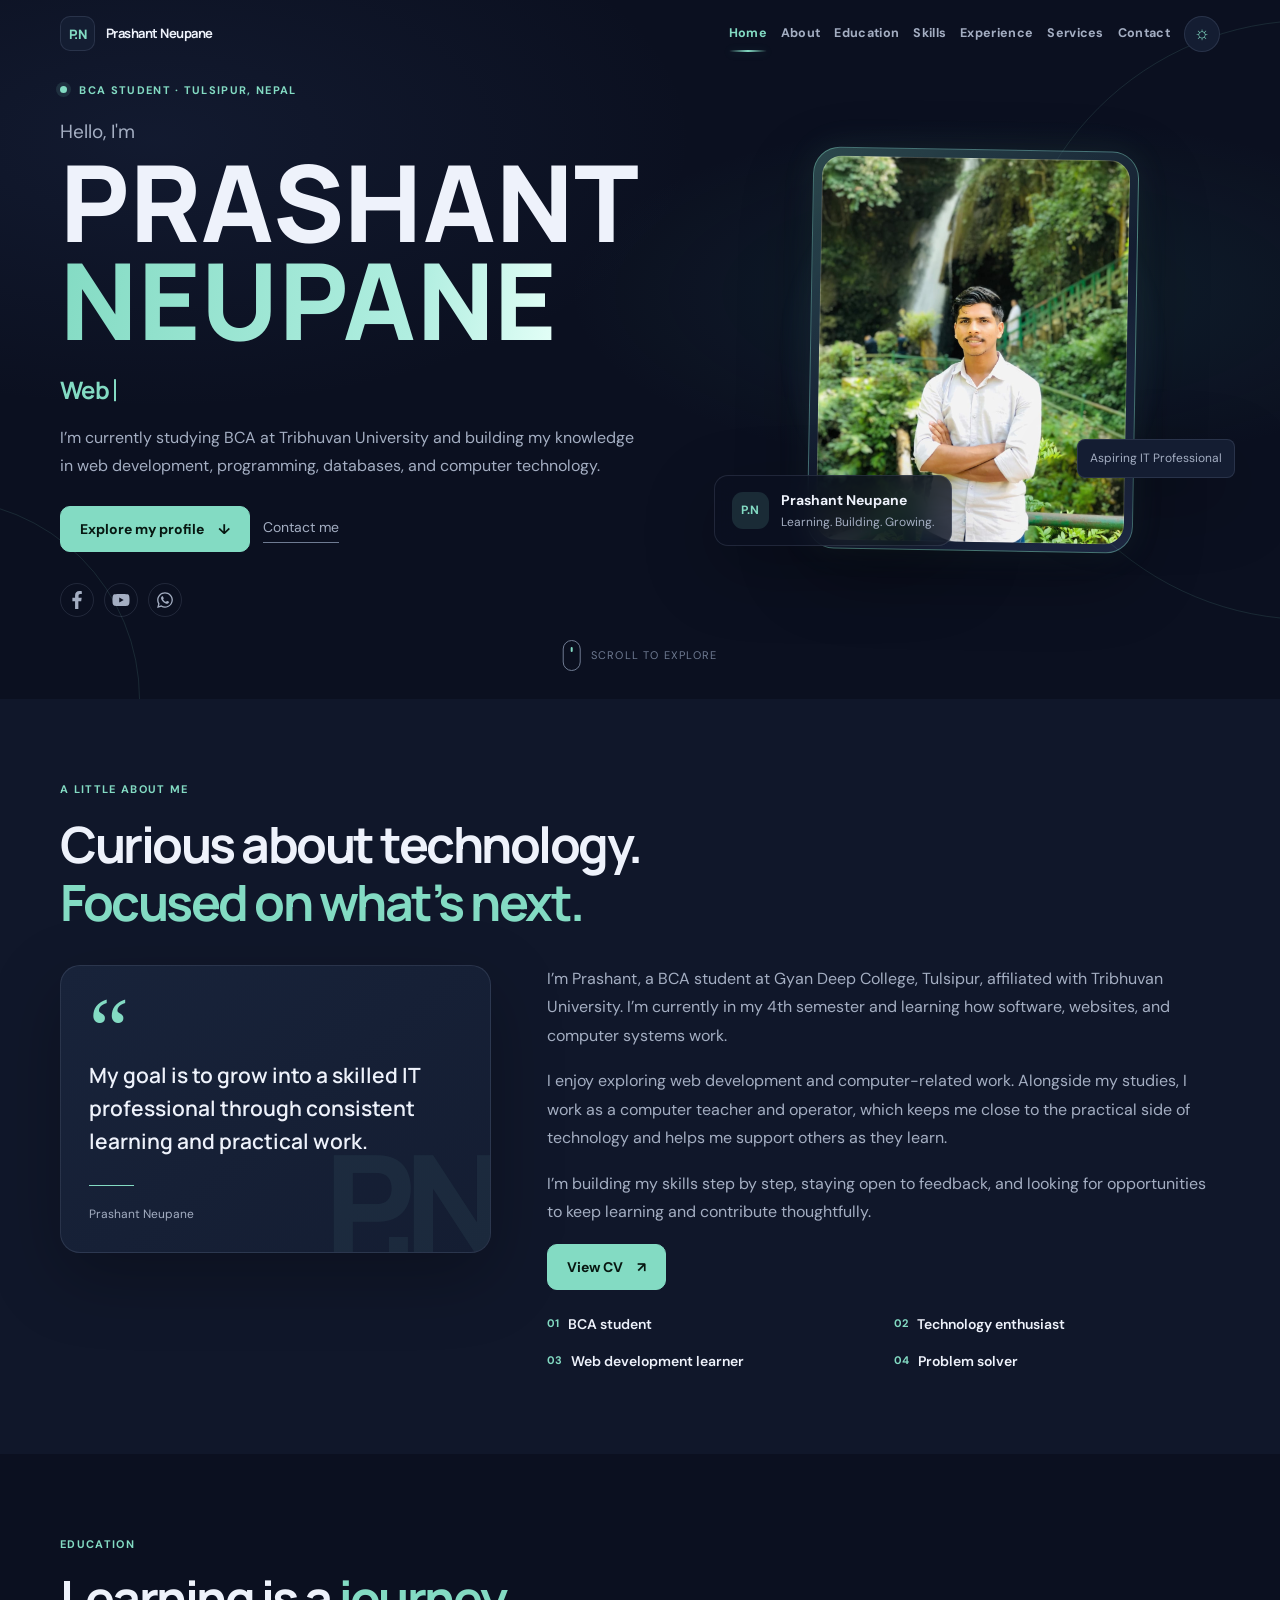
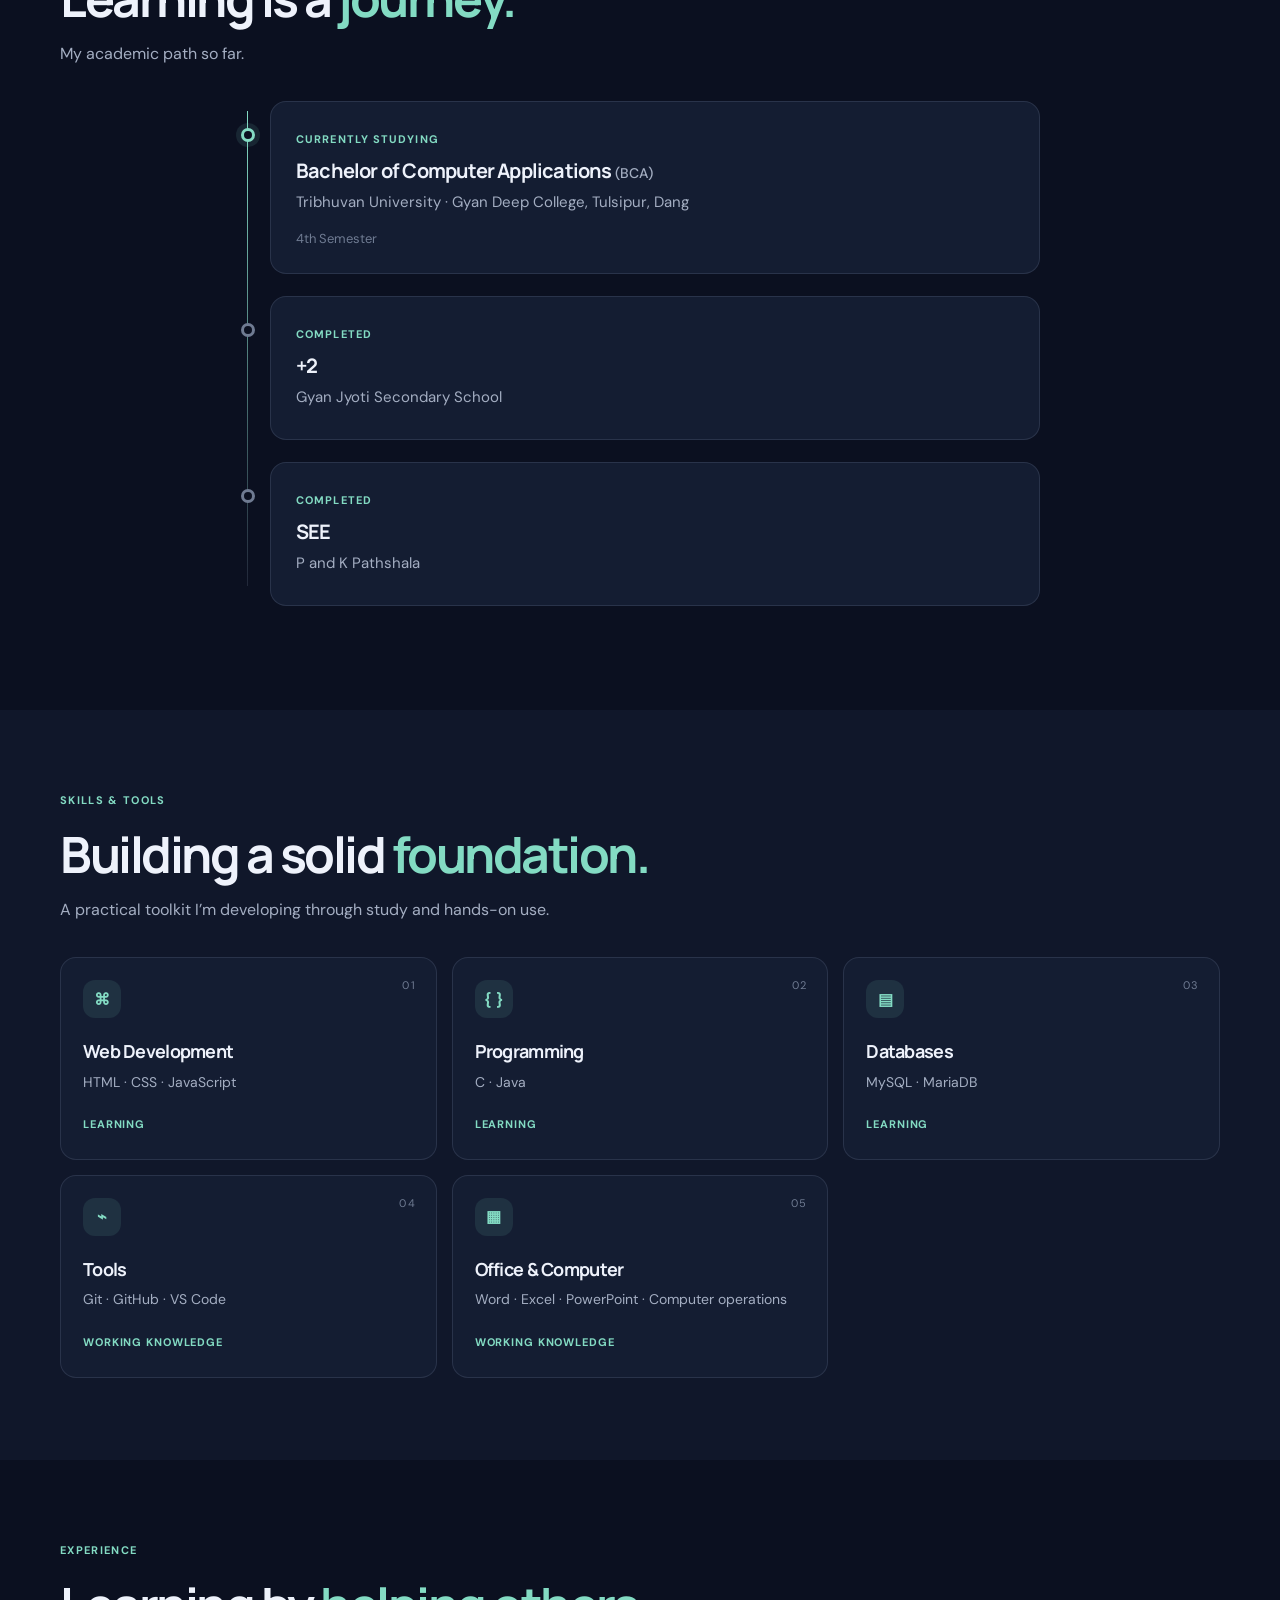
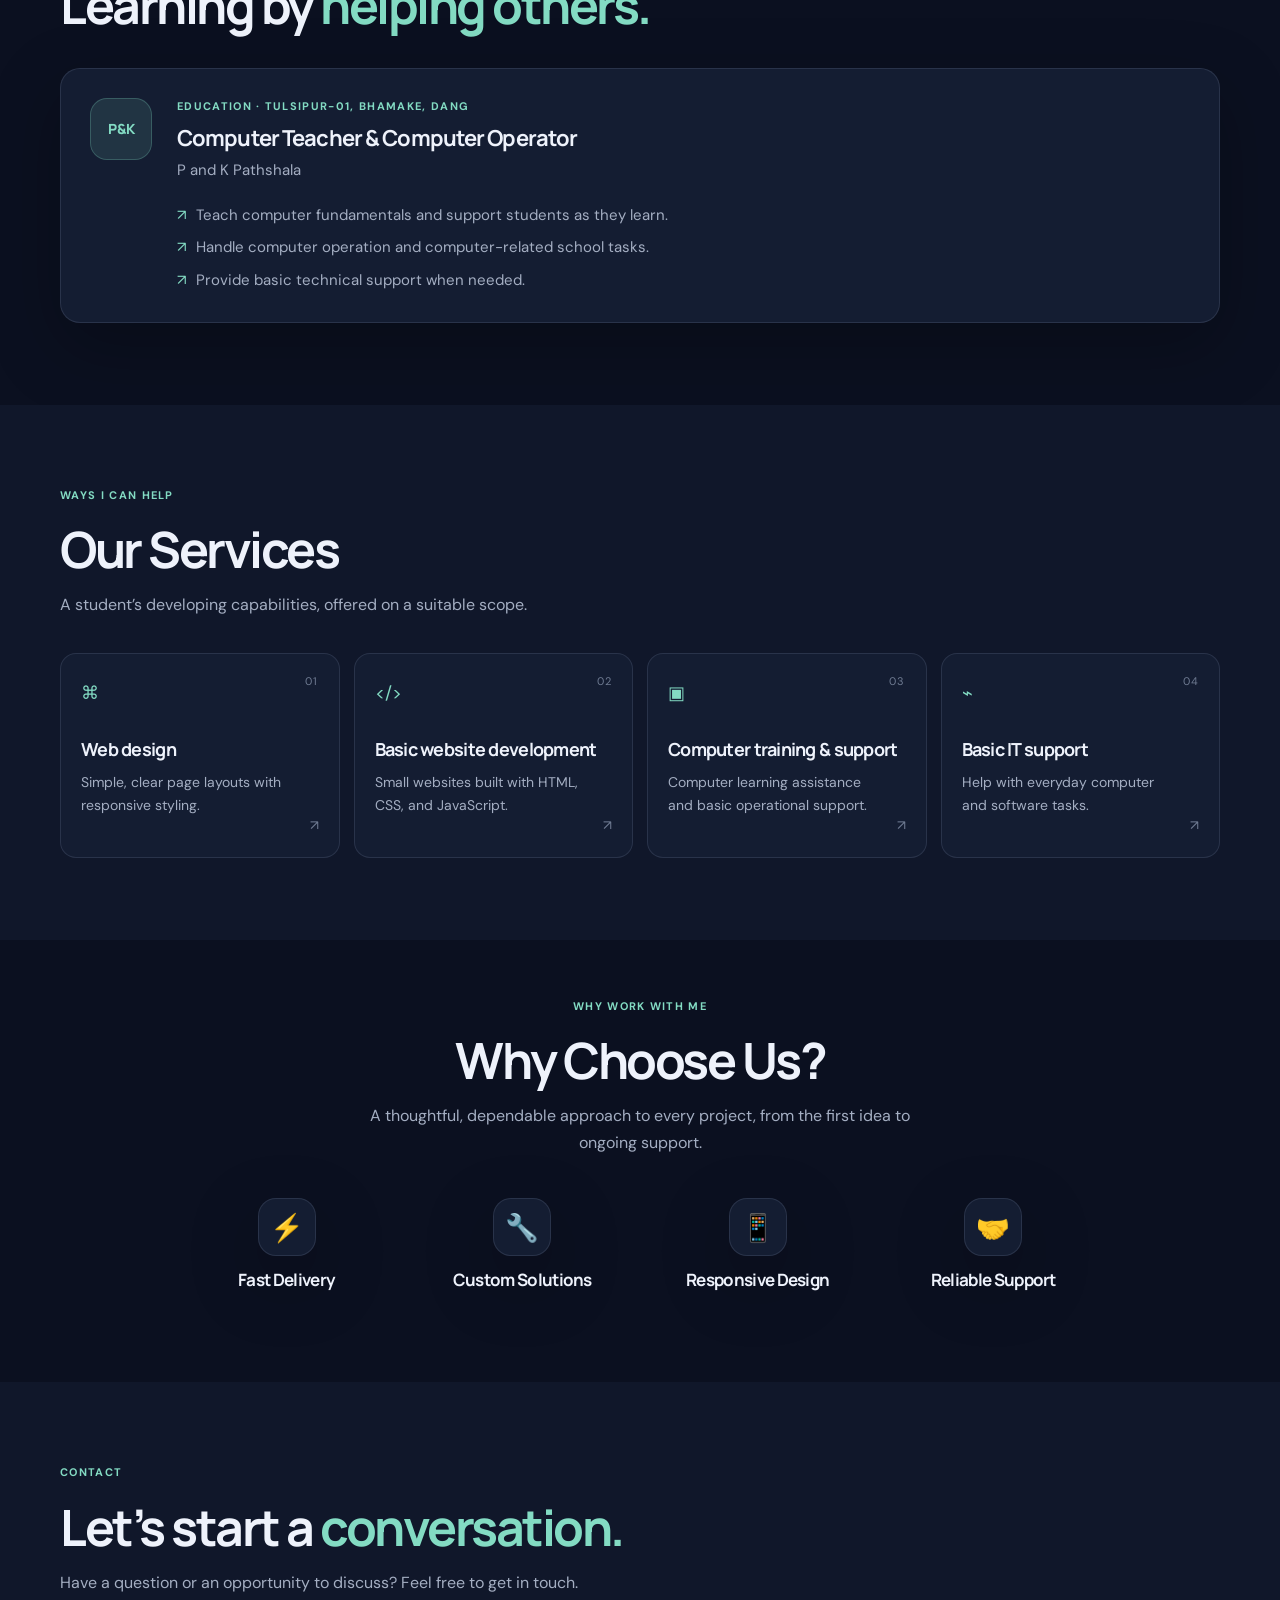
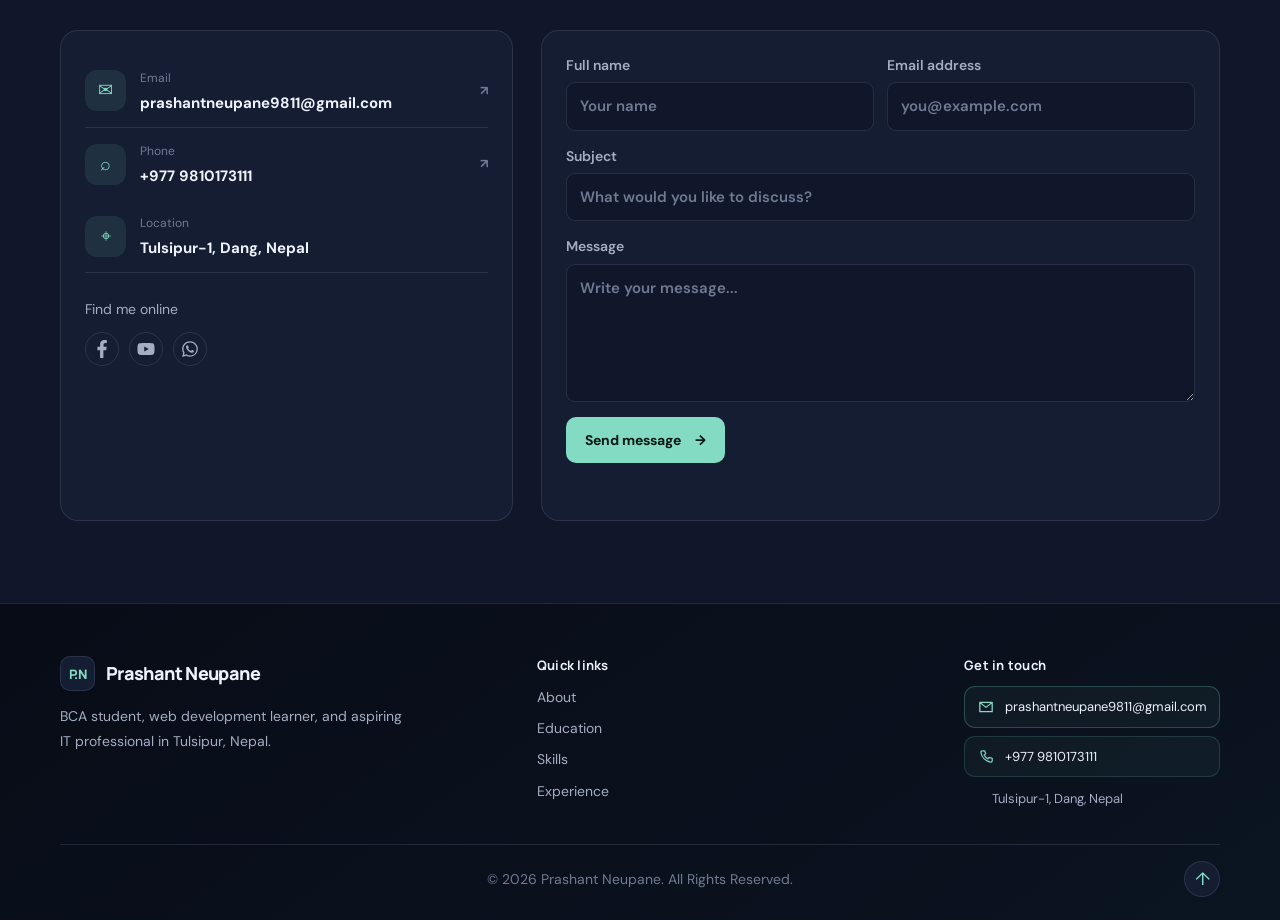
==== commit 8bd4cb3e: "Update website" ====
--- a/index.html
+++ b/index.html
@@ -42,13 +42,13 @@
           <p class="hero-text">I’m currently studying BCA at Tribhuvan University and building my knowledge in web development, programming, databases, and computer technology.</p>
           <div class="hero-actions"><a class="button" href="#about">Explore my profile <span aria-hidden="true">↓</span></a><a class="text-link" href="#contact">Contact me</a></div>
           <div class="social-row" aria-label="Social profiles">
-            <a href="https://www.facebook.com/prashant.neupane.11" target="_blank" rel="noopener" aria-label="Facebook"><svg viewBox="0 0 320 512" aria-hidden="true" focusable="false"><path d="M279.14 288l14.22-92.66h-88.91v-60.13c0-25.35 12.42-50.06 52.24-50.06H297V6.26S260.43 0 225.36 0C152.77 0 105.07 44.38 105.07 124.72v70.62H28.89V288h76.18v224h94.2V288z"/></svg></a><a href="https://www.youtube.com/@PrashantNeupane-ri1dc" target="_blank" rel="noopener" aria-label="YouTube"><svg viewBox="0 0 576 512" aria-hidden="true" focusable="false"><path d="M549.655 124.083c-6.281-23.65-24.813-42.182-48.463-48.463C458.423 64 288 64 288 64S117.577 64 74.808 75.62c-23.65 6.281-42.182 24.813-48.463 48.463C14.725 166.852 14.725 256 14.725 256s0 89.148 11.62 131.917c6.281 23.65 24.813 42.182 48.463 48.463C117.577 448 288 448 288 448s170.423 0 213.192-11.62c23.65-6.281 42.182-24.813 48.463-48.463C561.275 345.148 561.275 256 561.275 256s0-89.148-11.62-131.917zM232 336V176l142 80-142 80z"/></svg></a><a href="https://wa.me/9779810173111" target="_blank" rel="noopener" aria-label="WhatsApp"><svg viewBox="0 0 448 512" aria-hidden="true" focusable="false"><path d="M380.9 97.1C339 55 283.2 32 224 32 100.3 32 0 132.3 0 256c0 39.3 10.2 77.7 29.6 111.4L0 480l115.9-30.4c32.1 17.5 68.3 26.7 108.1 26.7h.1c123.7 0 224-100.3 224-224 0-59.2-23-115-67.2-155.2zM224 438.7c-33.8 0-66.9-9.1-95.8-26.2l-6.9-4.1-68.8 18 18.4-67.1-4.5-7.1C48.2 322.5 38 289.7 38 256 38 153.3 121.3 70 224.1 70c49.8 0 96.6 19.4 131.8 54.6 35.2 35.2 54.6 82 54.6 131.8-.1 102.8-83.4 186.3-186.5 186.3zm101.2-138.2c-5.5-2.7-32.8-16.2-37.9-18-5.1-1.9-8.8-2.7-12.4 2.7-3.7 5.5-14.3 18-17.5 21.8-3.2 3.7-6.4 4.1-11.9 1.4-32.4-16.2-53.6-28.9-75-65.5-5.7-9.8 5.7-9.1 16.2-30.3 1.8-3.7.9-6.9-.5-9.6-1.4-2.7-12.4-29.9-17.1-40.9-4.5-10.8-9.1-9.3-12.4-9.5-3.2-.2-6.9-.2-10.6-.2s-9.6 1.4-14.7 6.9c-5.1 5.5-19.3 18.9-19.3 46.1s19.8 53.5 22.5 57.2c2.7 3.7 38.9 59.4 94.3 83.3 35 15.1 48.7 16.4 66.2 13.8 10.6-1.6 32.8-13.4 37.4-26.2 4.6-12.9 4.6-23.9 3.2-26.2-1.4-2.2-5.1-3.6-10.6-6.3z"/></svg></a>
+            <a href="https://www.facebook.com/prashant.neupane.11" target="_blank" rel="noopener" aria-label="Facebook"><svg viewBox="0 0 320 512" aria-hidden="true" focusable="false"><path d="M279.14 288l14.22-92.66h-88.91v-60.13c0-25.35 12.42-50.06 52.24-50.06H297V6.26S260.43 0 225.36 0C152.77 0 105.07 44.38 105.07 124.72v70.62H28.89V288h76.18v224h94.2V288z"/></svg></a><a href="https://www.youtube.com/@PrashantNeupane11" target="_blank" rel="noopener" aria-label="YouTube"><svg viewBox="0 0 576 512" aria-hidden="true" focusable="false"><path d="M549.655 124.083c-6.281-23.65-24.813-42.182-48.463-48.463C458.423 64 288 64 288 64S117.577 64 74.808 75.62c-23.65 6.281-42.182 24.813-48.463 48.463C14.725 166.852 14.725 256 14.725 256s0 89.148 11.62 131.917c6.281 23.65 24.813 42.182 48.463 48.463C117.577 448 288 448 288 448s170.423 0 213.192-11.62c23.65-6.281 42.182-24.813 48.463-48.463C561.275 345.148 561.275 256 561.275 256s0-89.148-11.62-131.917zM232 336V176l142 80-142 80z"/></svg></a><a href="https://wa.me/9779810173111" target="_blank" rel="noopener" aria-label="WhatsApp"><svg viewBox="0 0 448 512" aria-hidden="true" focusable="false"><path d="M380.9 97.1C339 55 283.2 32 224 32 100.3 32 0 132.3 0 256c0 39.3 10.2 77.7 29.6 111.4L0 480l115.9-30.4c32.1 17.5 68.3 26.7 108.1 26.7h.1c123.7 0 224-100.3 224-224 0-59.2-23-115-67.2-155.2zM224 438.7c-33.8 0-66.9-9.1-95.8-26.2l-6.9-4.1-68.8 18 18.4-67.1-4.5-7.1C48.2 322.5 38 289.7 38 256 38 153.3 121.3 70 224.1 70c49.8 0 96.6 19.4 131.8 54.6 35.2 35.2 54.6 82 54.6 131.8-.1 102.8-83.4 186.3-186.5 186.3zm101.2-138.2c-5.5-2.7-32.8-16.2-37.9-18-5.1-1.9-8.8-2.7-12.4 2.7-3.7 5.5-14.3 18-17.5 21.8-3.2 3.7-6.4 4.1-11.9 1.4-32.4-16.2-53.6-28.9-75-65.5-5.7-9.8 5.7-9.1 16.2-30.3 1.8-3.7.9-6.9-.5-9.6-1.4-2.7-12.4-29.9-17.1-40.9-4.5-10.8-9.1-9.3-12.4-9.5-3.2-.2-6.9-.2-10.6-.2s-9.6 1.4-14.7 6.9c-5.1 5.5-19.3 18.9-19.3 46.1s19.8 53.5 22.5 57.2c2.7 3.7 38.9 59.4 94.3 83.3 35 15.1 48.7 16.4 66.2 13.8 10.6-1.6 32.8-13.4 37.4-26.2 4.6-12.9 4.6-23.9 3.2-26.2-1.4-2.2-5.1-3.6-10.6-6.3z"/></svg></a>
           </div>
         </div>
         <div class="hero-visual" data-reveal>
           <div class="image-halo"></div><div class="image-frame"><img src="photo.jpg" alt="Portrait of Prashant Neupane" fetchpriority="high"></div>
           <div class="image-caption"><span class="caption-mark">P.N</span><span><strong>Prashant Neupane</strong><small>Learning. Building. Growing.</small></span></div>
-          <span class="visual-tag tag-top">BCA · 4th Semester</span><span class="visual-tag tag-bottom">Aspiring IT Professional</span>
+          <span class="visual-tag tag-bottom">Aspiring IT Professional</span>
         </div>
       </div>
       <a class="scroll-cue" href="#about"><span></span> Scroll to explore</a>
@@ -91,7 +91,7 @@
 
     <section class="section" id="experience">
       <div class="wrap"><div class="section-heading" data-reveal><p class="eyebrow">Experience</p><h2>Learning by <span>helping others.</span></h2></div>
-        <article class="experience-card" data-reveal><div class="experience-mark">P&amp;K</div><div class="experience-main"><p class="eyebrow">Education · Tulsipur-01, Bhamake, Dang</p><h3>Computer Teacher &amp; Computer Operator</h3><p class="experience-org">P and K Pathshala</p><ul><li>Teach computer fundamentals and support students as they learn.</li><li>Handle computer operation and computer-related school tasks.</li><li>Provide basic technical support when needed.</li></ul></div><span class="experience-current">Experience</span></article>
+        <article class="experience-card" data-reveal><div class="experience-mark">P&amp;K</div><div class="experience-main"><p class="eyebrow">Education · Tulsipur-01, Bhamake, Dang</p><h3>Computer Teacher &amp; Computer Operator</h3><p class="experience-org">P and K Pathshala</p><ul><li>Teach computer fundamentals and support students as they learn.</li><li>Handle computer operation and computer-related school tasks.</li><li>Provide basic technical support when needed.</li></ul></div></article>
       </div>
     </section>
 
@@ -124,7 +124,7 @@
     <section class="section section-soft contact-section" id="contact">
       <div class="wrap"><div class="section-heading" data-reveal><p class="eyebrow">Contact</p><h2>Let’s start a <span>conversation.</span></h2><p class="section-lead">Have a question or an opportunity to discuss? Feel free to get in touch.</p></div>
         <div class="contact-layout">
-          <div class="contact-details" data-reveal><a class="contact-item" href="mailto:prashantneupane9811@gmail.com"><span class="contact-icon">✉</span><span><small>Email</small><strong>prashantneupane9811@gmail.com</strong></span><b aria-hidden="true">↗</b></a><a class="contact-item" href="tel:+9779810173111"><span class="contact-icon">⌕</span><span><small>Phone</small><strong>+977 9810173111</strong></span><b aria-hidden="true">↗</b></a><div class="contact-item"><span class="contact-icon">⌖</span><span><small>Location</small><strong>Tulsipur-1, Dang, Nepal</strong></span></div><div class="contact-social"><p>Find me online</p><div class="social-row"><a href="https://www.facebook.com/prashant.neupane.11" target="_blank" rel="noopener" aria-label="Facebook"><svg viewBox="0 0 320 512" aria-hidden="true" focusable="false"><path d="M279.14 288l14.22-92.66h-88.91v-60.13c0-25.35 12.42-50.06 52.24-50.06H297V6.26S260.43 0 225.36 0C152.77 0 105.07 44.38 105.07 124.72v70.62H28.89V288h76.18v224h94.2V288z"/></svg></a><a href="https://www.youtube.com/@PrashantNeupane-ri1dc" target="_blank" rel="noopener" aria-label="YouTube"><svg viewBox="0 0 576 512" aria-hidden="true" focusable="false"><path d="M549.655 124.083c-6.281-23.65-24.813-42.182-48.463-48.463C458.423 64 288 64 288 64S117.577 64 74.808 75.62c-23.65 6.281-42.182 24.813-48.463 48.463C14.725 166.852 14.725 256 14.725 256s0 89.148 11.62 131.917c6.281 23.65 24.813 42.182 48.463 48.463C117.577 448 288 448 288 448s170.423 0 213.192-11.62c23.65-6.281 42.182-24.813 48.463-48.463C561.275 345.148 561.275 256 561.275 256s0-89.148-11.62-131.917zM232 336V176l142 80-142 80z"/></svg></a><a href="https://wa.me/9779810173111" target="_blank" rel="noopener" aria-label="WhatsApp"><svg viewBox="0 0 448 512" aria-hidden="true" focusable="false"><path d="M380.9 97.1C339 55 283.2 32 224 32 100.3 32 0 132.3 0 256c0 39.3 10.2 77.7 29.6 111.4L0 480l115.9-30.4c32.1 17.5 68.3 26.7 108.1 26.7h.1c123.7 0 224-100.3 224-224 0-59.2-23-115-67.2-155.2zM224 438.7c-33.8 0-66.9-9.1-95.8-26.2l-6.9-4.1-68.8 18 18.4-67.1-4.5-7.1C48.2 322.5 38 289.7 38 256 38 153.3 121.3 70 224.1 70c49.8 0 96.6 19.4 131.8 54.6 35.2 35.2 54.6 82 54.6 131.8-.1 102.8-83.4 186.3-186.5 186.3zm101.2-138.2c-5.5-2.7-32.8-16.2-37.9-18-5.1-1.9-8.8-2.7-12.4 2.7-3.7 5.5-14.3 18-17.5 21.8-3.2 3.7-6.4 4.1-11.9 1.4-32.4-16.2-53.6-28.9-75-65.5-5.7-9.8 5.7-9.1 16.2-30.3 1.8-3.7.9-6.9-.5-9.6-1.4-2.7-12.4-29.9-17.1-40.9-4.5-10.8-9.1-9.3-12.4-9.5-3.2-.2-6.9-.2-10.6-.2s-9.6 1.4-14.7 6.9c-5.1 5.5-19.3 18.9-19.3 46.1s19.8 53.5 22.5 57.2c2.7 3.7 38.9 59.4 94.3 83.3 35 15.1 48.7 16.4 66.2 13.8 10.6-1.6 32.8-13.4 37.4-26.2 4.6-12.9 4.6-23.9 3.2-26.2-1.4-2.2-5.1-3.6-10.6-6.3z"/></svg></a></div></div></div>
+          <div class="contact-details" data-reveal><a class="contact-item" href="mailto:prashantneupane9811@gmail.com"><span class="contact-icon">✉</span><span><small>Email</small><strong>prashantneupane9811@gmail.com</strong></span><b aria-hidden="true">↗</b></a><a class="contact-item" href="tel:+9779810173111"><span class="contact-icon">⌕</span><span><small>Phone</small><strong>+977 9810173111</strong></span><b aria-hidden="true">↗</b></a><div class="contact-item"><span class="contact-icon">⌖</span><span><small>Location</small><strong>Tulsipur-1, Dang, Nepal</strong></span></div><div class="contact-social"><p>Find me online</p><div class="social-row"><a href="https://www.facebook.com/prashant.neupane.11" target="_blank" rel="noopener" aria-label="Facebook"><svg viewBox="0 0 320 512" aria-hidden="true" focusable="false"><path d="M279.14 288l14.22-92.66h-88.91v-60.13c0-25.35 12.42-50.06 52.24-50.06H297V6.26S260.43 0 225.36 0C152.77 0 105.07 44.38 105.07 124.72v70.62H28.89V288h76.18v224h94.2V288z"/></svg></a><a href="https://www.youtube.com/@PrashantNeupane11" target="_blank" rel="noopener" aria-label="YouTube"><svg viewBox="0 0 576 512" aria-hidden="true" focusable="false"><path d="M549.655 124.083c-6.281-23.65-24.813-42.182-48.463-48.463C458.423 64 288 64 288 64S117.577 64 74.808 75.62c-23.65 6.281-42.182 24.813-48.463 48.463C14.725 166.852 14.725 256 14.725 256s0 89.148 11.62 131.917c6.281 23.65 24.813 42.182 48.463 48.463C117.577 448 288 448 288 448s170.423 0 213.192-11.62c23.65-6.281 42.182-24.813 48.463-48.463C561.275 345.148 561.275 256 561.275 256s0-89.148-11.62-131.917zM232 336V176l142 80-142 80z"/></svg></a><a href="https://wa.me/9779810173111" target="_blank" rel="noopener" aria-label="WhatsApp"><svg viewBox="0 0 448 512" aria-hidden="true" focusable="false"><path d="M380.9 97.1C339 55 283.2 32 224 32 100.3 32 0 132.3 0 256c0 39.3 10.2 77.7 29.6 111.4L0 480l115.9-30.4c32.1 17.5 68.3 26.7 108.1 26.7h.1c123.7 0 224-100.3 224-224 0-59.2-23-115-67.2-155.2zM224 438.7c-33.8 0-66.9-9.1-95.8-26.2l-6.9-4.1-68.8 18 18.4-67.1-4.5-7.1C48.2 322.5 38 289.7 38 256 38 153.3 121.3 70 224.1 70c49.8 0 96.6 19.4 131.8 54.6 35.2 35.2 54.6 82 54.6 131.8-.1 102.8-83.4 186.3-186.5 186.3zm101.2-138.2c-5.5-2.7-32.8-16.2-37.9-18-5.1-1.9-8.8-2.7-12.4 2.7-3.7 5.5-14.3 18-17.5 21.8-3.2 3.7-6.4 4.1-11.9 1.4-32.4-16.2-53.6-28.9-75-65.5-5.7-9.8 5.7-9.1 16.2-30.3 1.8-3.7.9-6.9-.5-9.6-1.4-2.7-12.4-29.9-17.1-40.9-4.5-10.8-9.1-9.3-12.4-9.5-3.2-.2-6.9-.2-10.6-.2s-9.6 1.4-14.7 6.9c-5.1 5.5-19.3 18.9-19.3 46.1s19.8 53.5 22.5 57.2c2.7 3.7 38.9 59.4 94.3 83.3 35 15.1 48.7 16.4 66.2 13.8 10.6-1.6 32.8-13.4 37.4-26.2 4.6-12.9 4.6-23.9 3.2-26.2-1.4-2.2-5.1-3.6-10.6-6.3z"/></svg></a></div></div></div>
           <form class="contact-form" action="https://api.web3forms.com/submit" method="POST" data-reveal>
             <input type="hidden" name="access_key" value="af3135d7-d56e-4021-8609-8800ea6f6563"><input type="hidden" name="subject" value="Portfolio message for Prashant Neupane"><input type="checkbox" name="botcheck" class="hidden-field" tabindex="-1" autocomplete="off">
             <div class="form-row"><label>Full name<input type="text" name="name" autocomplete="name" placeholder="Your name" required></label><label>Email address<input type="email" name="email" autocomplete="email" placeholder="you@example.com" required></label></div>
@@ -135,7 +135,7 @@
       </div>
     </section>
   </main>
-  <footer class="site-footer"><div class="wrap"><div class="footer-top"><div class="footer-brand"><a href="https://prashant16.com.np/" class="brand"><span class="brand-mark">P.N</span><span class="brand-name">Prashant Neupane</span></a><p>BCA student, web development learner, and aspiring IT professional in Tulsipur, Nepal.</p></div><div class="footer-links footer-quick-links"><h2>Quick links</h2><a href="#about">About</a><a href="#education">Education</a><a href="#skills">Skills</a><a href="#experience">Experience</a></div><div class="footer-links footer-contact-links"><h2>Get in touch</h2><a href="mailto:prashantneupane9811@gmail.com">Email me</a><a href="tel:+9779810173111">+977 9810173111</a><span>Tulsipur-1, Dang, Nepal</span></div></div><div class="footer-bottom"><span class="footer-legal">© 2026 Prashant Neupane. All Rights Reserved.</span><a class="footer-back-top-icon" href="#home" aria-label="Return to top">↑</a></div></div></footer>
+  <footer class="site-footer"><div class="wrap"><div class="footer-top"><div class="footer-brand"><a href="https://prashant16.com.np/" class="brand"><span class="brand-mark">P.N</span><span class="brand-name">Prashant Neupane</span></a><p>BCA student, web development learner, and aspiring IT professional in Tulsipur, Nepal.</p></div><div class="footer-links footer-quick-links"><h2>Quick links</h2><a href="#about">About</a><a href="#education">Education</a><a href="#skills">Skills</a><a href="#experience">Experience</a></div><div class="footer-links footer-contact-links"><h2>Get in touch</h2><a class="footer-contact-link footer-email" href="mailto:prashantneupane9811@gmail.com"><svg viewBox="0 0 24 24" aria-hidden="true"><path d="M3.75 5.75h16.5v12.5H3.75zM4.5 6.5l7.5 6 7.5-6"/></svg><span>prashantneupane9811@gmail.com</span></a><a class="footer-contact-link footer-phone" href="tel:+9779810173111"><svg viewBox="0 0 24 24" aria-hidden="true"><path d="M7.2 3.75h3l1.4 4-2 1.7a14 14 0 0 0 5 5l1.7-2 4 1.4v3a2 2 0 0 1-2.2 2A15.6 15.6 0 0 1 5.2 5.95a2 2 0 0 1 2-2.2Z"/></svg><span>+977 9810173111</span></a><span class="footer-location">Tulsipur-1, Dang, Nepal</span></div></div><div class="footer-bottom"><span class="footer-legal">© 2026 Prashant Neupane. All Rights Reserved.</span><a class="footer-back-top-icon" href="#home" aria-label="Return to top">↑</a></div></div></footer>
   <script src="script.js" defer></script>
 </body>
 </html>
--- a/style.css
+++ b/style.css
@@ -22,7 +22,6 @@
 .hello{font-size:19px;margin-bottom:5px}.hero h1{font-size:clamp(76px,8.3vw,112px);line-height:.92;letter-spacing:.005em;font-weight:800;text-transform:uppercase;margin-bottom:24px;transition:text-shadow .25s}.hero h1:hover{text-shadow:0 0 34px rgba(131,219,195,.17)}.hero h1 span{background:linear-gradient(100deg,var(--accent),#b0eee0 70%,#e6fff8);background-clip:text;-webkit-background-clip:text;color:transparent}.hero-role{font-family:Manrope,sans-serif;font-size:clamp(19px,2vw,24px);line-height:1.4;font-weight:700;color:var(--accent);min-height:1.45em;margin-bottom:17px;letter-spacing:-.025em}.typing-wrap{display:inline-grid;position:relative;vertical-align:baseline;white-space:nowrap}.typing-sizer,.typing-title{grid-area:1/1}.typing-sizer{visibility:hidden;pointer-events:none}.typing-title{min-width:0}.typing-cursor{display:inline-block;color:var(--accent);font-weight:400;margin-left:2px;animation:cursorBlink .8s steps(2,start) infinite}@keyframes cursorBlink{to{visibility:hidden}}.hero-role-static{display:none}.sr-only{position:absolute!important;width:1px!important;height:1px!important;padding:0!important;margin:-1px!important;overflow:hidden!important;clip:rect(0,0,0,0)!important;white-space:nowrap!important;border:0!important}.hero-text{font-size:16px;line-height:1.8;max-width:590px}.section-heading h2{font-size:clamp(38px,5vw,56px)}.about-copy p{font-size:15px;line-height:1.8}.section-lead{font-size:15px;line-height:1.75}
 @media(max-width:800px){.hero h1{font-size:clamp(62px,11.5vw,90px)}}
 @media(max-width:520px){.hero h1{font-size:clamp(45px,13.8vw,62px);line-height:.98;letter-spacing:0}.hero-role{font-size:clamp(17px,5vw,20px);min-height:1.5em}.hero-text{font-size:15px;line-height:1.75}.section-heading h2{font-size:clamp(35px,10vw,42px)}}
-@media(prefers-reduced-motion:reduce){.typing-wrap{display:none}.hero-role-static{display:inline}.hero-role .sr-only{display:none}}
 html[data-theme=light] .hero h1 span{background-image:linear-gradient(100deg,#087e68,#176e61 70%,#315d58)}
 .site-header{height:68px}.nav-links{gap:15px}.nav-links>a:not(.button){font-size:11px;font-weight:500;letter-spacing:.015em}.nav-links>a:not(.button):after{bottom:-8px}.nav-links .button-small{min-height:34px;padding-inline:12px;font-size:11px}.brand-mark{width:35px;height:35px;border-radius:10px}.brand-name{font-size:13px}.section{padding:88px 0}.hero{min-height:690px;padding-top:112px;padding-bottom:96px}.hero h1{font-size:clamp(76px,8.3vw,108px)}.hero-visual{min-height:420px}.image-frame{width:min(326px,100%);height:402px;padding:8px;border-radius:27px;transform:rotate(1deg);background:linear-gradient(145deg,rgba(131,219,195,.27),rgba(20,29,50,.8) 52%,rgba(95,125,187,.23));box-shadow:0 26px 70px rgba(0,0,0,.32),0 0 34px rgba(131,219,195,.09)}.image-frame:before{inset:8px;border-radius:20px}.image-frame img{border-radius:20px;object-position:center 26%;filter:saturate(.9)}.hero-visual:hover .image-frame{transform:rotate(0) translateY(-4px)}.image-caption{left:-13px;bottom:14px}.tag-top{right:-6px;top:30px}.tag-bottom{right:-15px;bottom:82px}.image-halo{width:380px;height:400px}.section-heading{margin-bottom:38px}.section-heading h2{font-size:clamp(34px,4.3vw,46px);line-height:1.2}.about-copy p{font-size:14px;line-height:1.75;margin-bottom:14px}.section-lead{font-size:14px}.about-layout{gap:56px}.about-note{min-height:245px;padding:35px 28px 25px}.about-note p{font-size:19px}.skill-card{min-height:174px;padding:22px}.timeline-card{padding:21px 25px}.experience-card{padding:29px}.service-card{min-height:205px;padding:24px 20px}.resume-panel{padding:40px 45px}.contact-details,.contact-form{padding:24px}.button{min-height:46px;padding-inline:19px;font-size:12px}.hero-actions .button{min-height:46px}.hero-text{font-size:15px;line-height:1.72}
 @media(max-width:1080px){.nav-links{gap:11px}.nav-links>a:not(.button){font-size:10px}.hero h1{font-size:clamp(72px,8.1vw,96px)}}
@@ -148,3 +147,90 @@
   .site-footer .footer-links a,.site-footer .footer-links span{font-size:14px}
   .site-footer .footer-legal{font-size:13px}
 }
+
+/* Keep the hero typing effect active on touch devices and with reduced-motion preferences. */
+.hero-role{max-width:100%;}
+.typing-wrap{max-width:100%;}
+@media(prefers-reduced-motion:reduce){
+  .typing-wrap{display:inline-block!important;}
+  .hero-role-static{display:none!important;}
+  .typing-cursor{display:block!important;animation:cursorBlink 1.15s steps(1,end) infinite!important;}
+}
+
+/* Mobile polish for the hero, highlights, experience card, and footer. */
+.highlight-list span{display:flex;align-items:flex-start;min-width:0;gap:9px}
+.highlight-list b{flex:0 0 auto;margin:1px 0 0;font-variant-numeric:tabular-nums}
+.experience-card{grid-template-columns:62px minmax(0,1fr)}
+.experience-main{min-width:0}
+.experience-main .eyebrow{line-height:1.5;overflow-wrap:anywhere}
+.experience-main h3{overflow-wrap:anywhere}
+.experience-current{display:none}
+.site-footer{background:linear-gradient(145deg,#080c17,#0b1421);}
+html[data-theme=light] .site-footer{background:linear-gradient(145deg,#e6ebf3,#dce8e9)}
+.site-footer .footer-brand .brand-name{font-size:18px;font-weight:800;letter-spacing:-.035em}
+.site-footer .footer-brand p{color:var(--muted);font-size:14px;line-height:1.75;margin-top:13px}
+.site-footer .footer-links h2{color:var(--text);font:700 13px Manrope,sans-serif;letter-spacing:.02em;margin:0 0 4px}
+.site-footer .footer-links a,.site-footer .footer-links span{color:var(--muted);font-size:14px;line-height:1.65;transition:color .2s,transform .2s}
+.site-footer .footer-links a:hover{color:var(--accent);transform:translateX(2px)}
+.site-footer .footer-contact-links{align-items:flex-start;justify-self:end;text-align:left;min-width:0}
+.site-footer .footer-contact-link{display:flex;align-items:center;gap:10px;width:min(100%,320px);padding:10px 12px;border:1px solid rgba(131,219,195,.16);border-radius:11px;background:rgba(131,219,195,.045);color:var(--text)!important;overflow-wrap:anywhere}
+.site-footer .footer-contact-link svg{width:18px;height:18px;flex:0 0 18px;fill:none;stroke:currentColor;stroke-width:1.7;stroke-linecap:round;stroke-linejoin:round;color:var(--accent)}
+.site-footer .footer-contact-link span{min-width:0;color:inherit;font-size:13px;line-height:1.5}
+.site-footer .footer-email{border-color:rgba(131,219,195,.25)}
+.site-footer .footer-email:hover{background:rgba(131,219,195,.1);border-color:rgba(131,219,195,.48);box-shadow:0 8px 24px rgba(0,0,0,.12)}
+.site-footer .footer-phone{border-color:rgba(110,196,185,.18)}
+.site-footer .footer-phone svg{color:#82cbbf}
+.site-footer .footer-phone:hover{background:rgba(110,196,185,.09);border-color:rgba(110,196,185,.42);box-shadow:0 8px 24px rgba(0,0,0,.12)}
+.site-footer .footer-location{padding:3px 2px 0 28px;color:var(--muted);font-size:13px!important}
+.site-footer .footer-back-top-icon{transition:transform .2s,border-color .2s,background .2s,color .2s}
+.site-footer .footer-back-top-icon:hover{background:rgba(131,219,195,.1);color:var(--accent);transform:translateY(-2px);border-color:var(--accent)}
+@media(max-width:800px){
+  .site-footer .footer-top{gap:28px 24px}
+  .site-footer .footer-bottom{min-height:0;padding-top:18px}
+}
+@media(max-width:520px){
+  .hero-visual{min-height:360px;padding:35px 0 68px;}
+  .image-frame{position:relative;width:210px;height:255px;z-index:1;}
+  .image-caption{left:0;bottom:54px;max-width:100%;padding:9px 11px;gap:9px;}
+  .image-caption strong{font-size:12px}
+  .image-caption small{font-size:10px;white-space:nowrap}
+  .caption-mark{width:32px;height:32px;flex:0 0 32px}
+  .tag-top{top:0;right:0;max-width:calc(50% - 4px);white-space:normal;text-align:center;font-size:10px;padding:7px 9px}
+  .tag-bottom{right:0;bottom:0;max-width:65%;white-space:normal;text-align:center;font-size:10px;padding:7px 9px}
+  .image-halo{width:255px;height:275px}
+  .highlight-list{grid-template-columns:repeat(2,minmax(0,1fr));gap:14px 12px}
+  .highlight-list span{font-size:13px;line-height:1.45}
+  .experience-card{grid-template-columns:42px minmax(0,1fr);gap:12px;padding:20px 16px}
+  .experience-mark{width:42px;height:42px;font-size:10px;border-radius:13px}
+  .experience-main .eyebrow{font-size:10px;letter-spacing:.045em;margin-bottom:8px}
+  .experience-main h3{font-size:18px;line-height:1.35}
+  .experience-org{margin-bottom:14px}
+  .experience-main ul{margin:0;gap:9px}
+  .experience-main li{font-size:13px;line-height:1.55;padding-left:17px}
+  .site-footer{padding:40px 0 24px}
+  .site-footer .footer-top{grid-template-columns:minmax(0,1fr);gap:25px;padding-bottom:28px}
+  .site-footer .footer-brand{grid-column:1/-1}
+  .site-footer .footer-brand .brand-name{font-size:17px}
+  .site-footer .footer-brand p{font-size:14px;max-width:34ch}
+  .site-footer .footer-links{gap:9px}
+  .site-footer .footer-links h2{font-size:13px;margin-bottom:2px}
+  .site-footer .footer-links a,.site-footer .footer-links span{font-size:13px;line-height:1.6;overflow-wrap:anywhere}
+  .site-footer .footer-quick-links{display:grid;grid-template-columns:repeat(2,minmax(0,1fr));column-gap:16px;align-items:start}
+  .site-footer .footer-quick-links h2{grid-column:1/-1}
+  .site-footer .footer-contact-links{align-items:flex-start;text-align:left;justify-self:stretch}
+  .site-footer .footer-contact-link{width:100%;padding:9px 10px}
+  .site-footer .footer-contact-link span{font-size:12px}
+  .site-footer .footer-location{padding-left:2px}
+  .site-footer .footer-bottom{gap:12px}
+  .site-footer .footer-legal{font-size:12px;line-height:1.55}
+  .site-footer .footer-back-top-icon{width:38px;height:38px}
+}
+@media(max-width:360px){
+  .highlight-list{grid-template-columns:1fr;gap:10px}
+  .hero-visual{min-height:350px}
+  .image-frame{width:196px;height:240px}
+  .image-caption{max-width:100%;bottom:54px}
+  .image-caption small{font-size:9px}
+  .tag-top,.tag-bottom{font-size:9px;padding:6px 7px}
+  .experience-card{padding-inline:13px;gap:10px}
+}
